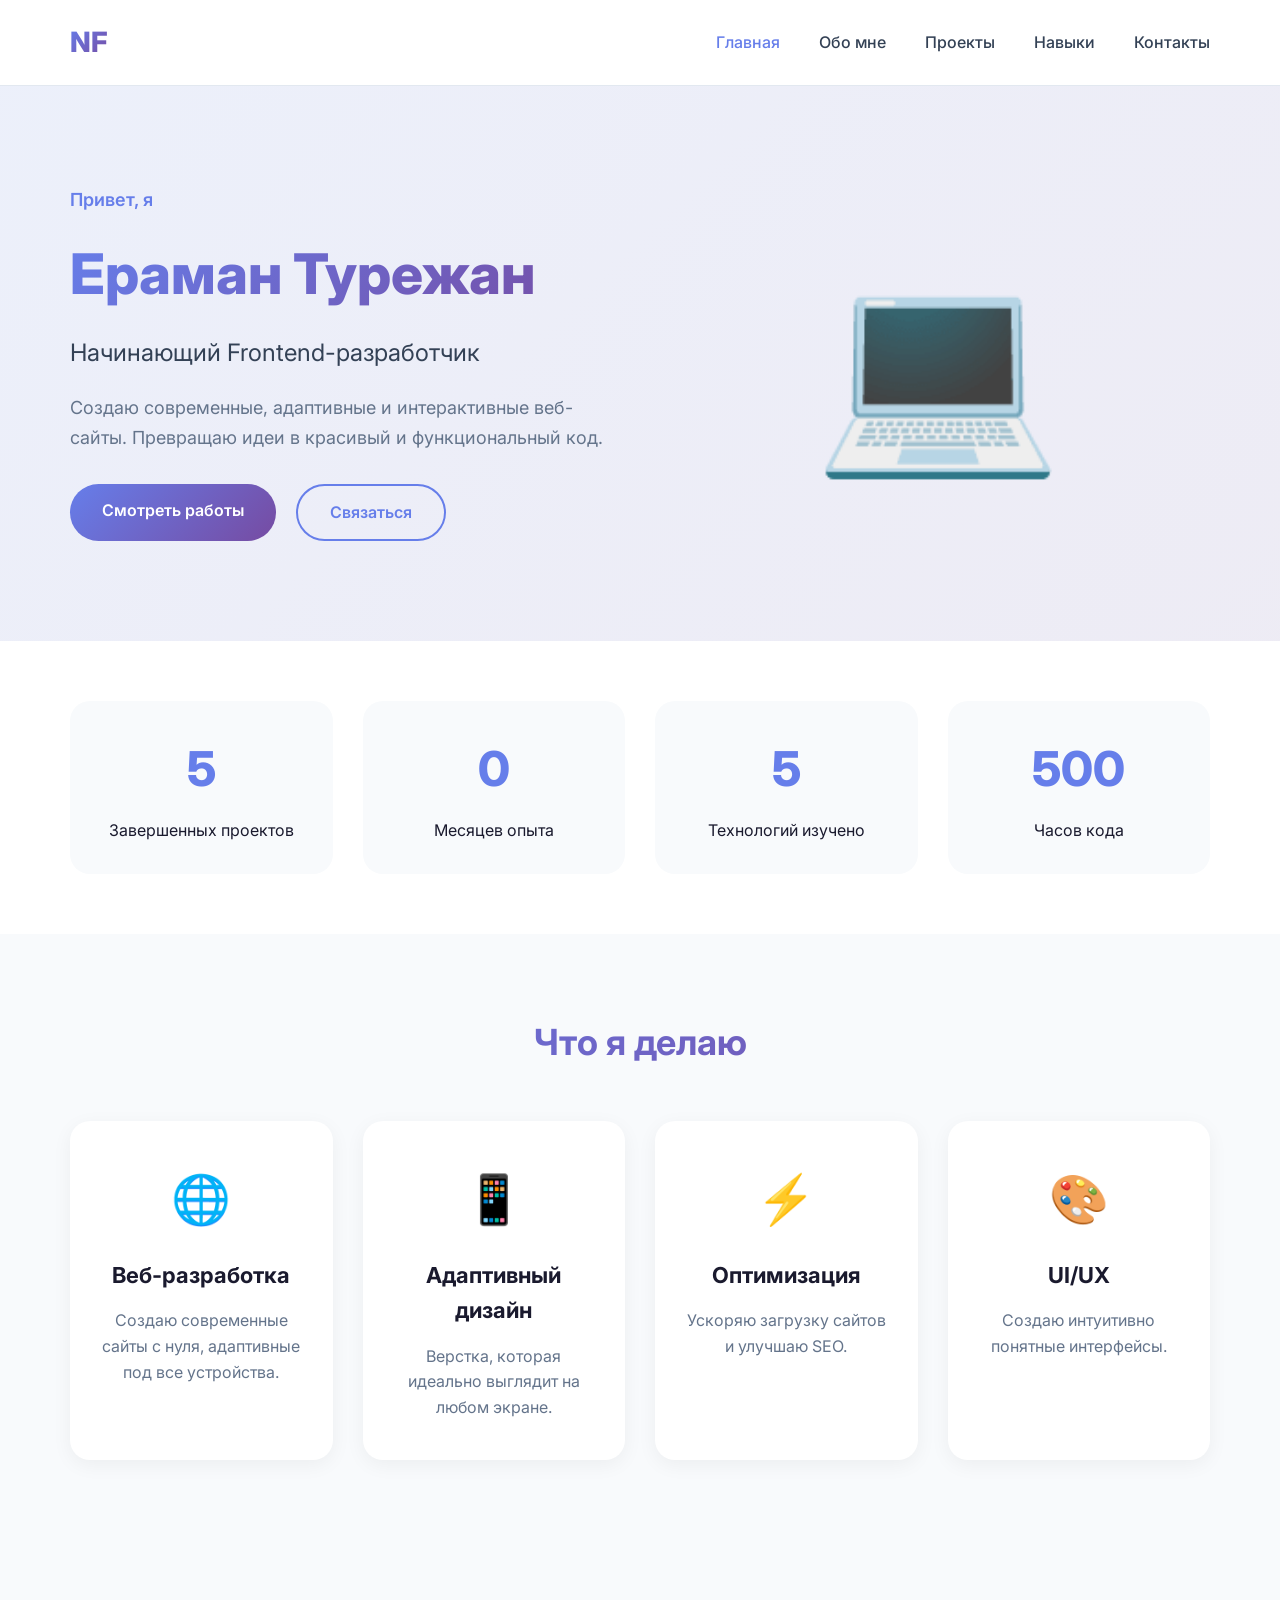
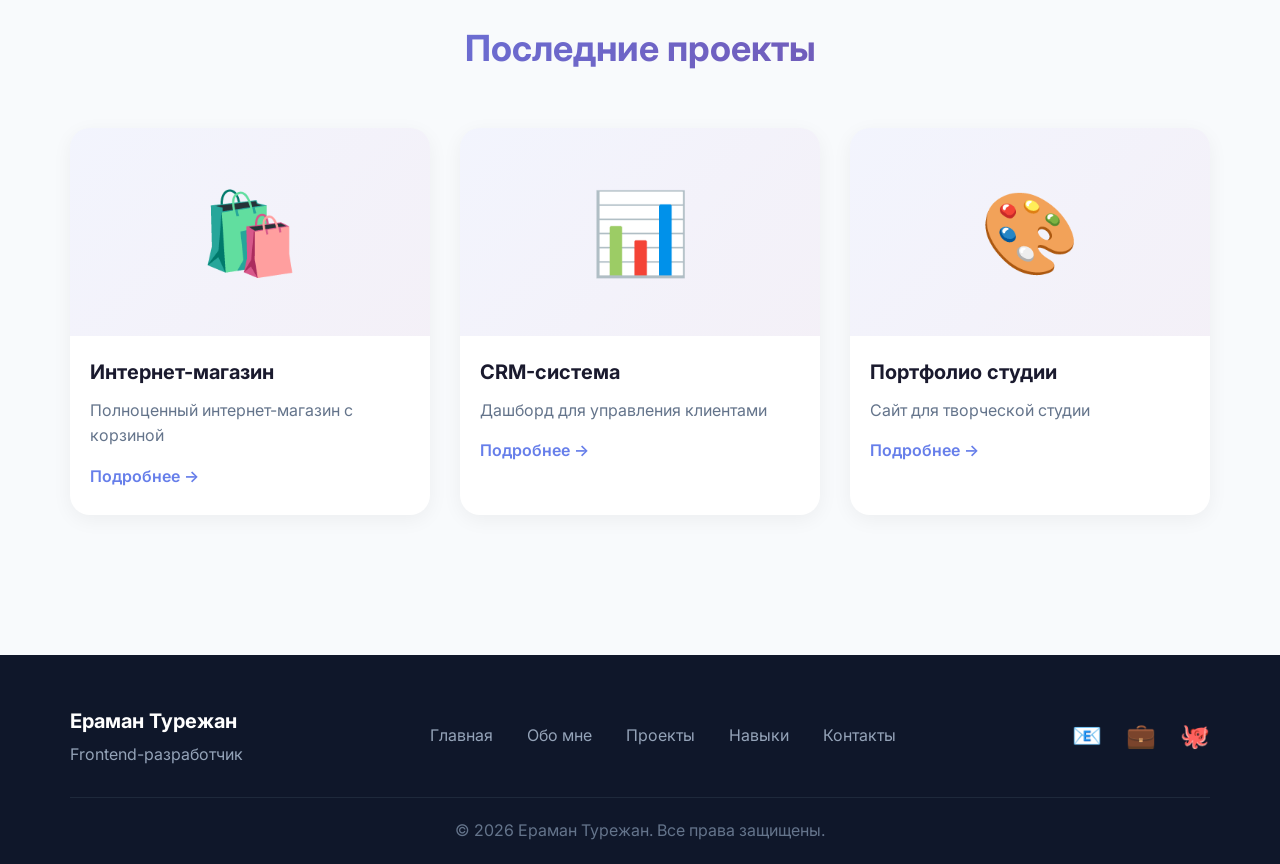
==== index.html @ 0fe9a9af "Add files via upload" ====
<!DOCTYPE html>
<html lang="ru">
<head>
    <meta charset="UTF-8">
    <meta name="viewport" content="width=device-width, initial-scale=1.0">
    <title>Ераман Турежан | Frontend-разработчик</title>
    <link rel="stylesheet" href="style.css">
    <link href="https://fonts.googleapis.com/css2?family=Inter:wght@300;400;500;600;700;800&display=swap" rel="stylesheet">
</head>
<body>
    <header>
        <div class="container">
            <div class="header-content">
                <div class="logo">
                    <a href="index.html">NF</a>
                </div>
                <nav>
                    <a href="index.html" class="active">Главная</a>
                    <a href="about.html">Обо мне</a>
                    <a href="projects.html">Проекты</a>
                    <a href="skills.html">Навыки</a>
                    <a href="contacts.html">Контакты</a>
                </nav>
                <div class="mobile-menu" id="mobileBtn">☰</div>
            </div>
        </div>
    </header>

    <main>
        <section class="hero">
            <div class="container">
                <div class="hero-content">
                    <div class="hero-text">
                        <span class="hero-greeting">Привет, я</span>
                        <h1>Ераман Турежан</h1>
                        <p class="hero-title">Начинающий Frontend-разработчик</p>
                        <p class="hero-description">
                            Создаю современные, адаптивные и интерактивные веб-сайты. 
                            Превращаю идеи в красивый и функциональный код.
                        </p>
                        <div class="hero-buttons">
                            <a href="projects.html" class="btn-primary">Смотреть работы</a>
                            <a href="contacts.html" class="btn-secondary">Связаться</a>
                        </div>
                    </div>
                    <div class="hero-image">
                        <div class="code-icon">💻</div>
                    </div>
                </div>
            </div>
        </section>

        <section class="stats-section">
            <div class="container">
                <div class="stats-grid">
                    <div class="stat-card">
                        <div class="stat-number" data-count="5">0</div>
                        <p>Завершенных проектов</p>
                    </div>
                    <div class="stat-card">
                        <div class="stat-number" data-count="0">0</div>
                        <p>Месяцев опыта</p>
                    </div>
                    <div class="stat-card">
                        <div class="stat-number" data-count="5">0</div>
                        <p>Технологий изучено</p>
                    </div>
                    <div class="stat-card">
                        <div class="stat-number" data-count="500+">0</div>
                        <p>Часов кода</p>
                    </div>
                </div>
            </div>
        </section>

        <section class="services-section">
            <div class="container">
                <h2 class="section-title">Что я делаю</h2>
                <div class="services-grid">
                    <div class="service-card">
                        <div class="service-icon">🌐</div>
                        <h3>Веб-разработка</h3>
                        <p>Создаю современные сайты с нуля, адаптивные под все устройства.</p>
                    </div>
                    <div class="service-card">
                        <div class="service-icon">📱</div>
                        <h3>Адаптивный дизайн</h3>
                        <p>Верстка, которая идеально выглядит на любом экране.</p>
                    </div>
                    <div class="service-card">
                        <div class="service-icon">⚡</div>
                        <h3>Оптимизация</h3>
                        <p>Ускоряю загрузку сайтов и улучшаю SEO.</p>
                    </div>
                    <div class="service-card">
                        <div class="service-icon">🎨</div>
                        <h3>UI/UX</h3>
                        <p>Создаю интуитивно понятные интерфейсы.</p>
                    </div>
                </div>
            </div>
        </section>

        <section class="recent-projects">
            <div class="container">
                <h2 class="section-title">Последние проекты</h2>
                <div class="projects-preview">
                    <div class="preview-card">
                        <div class="preview-image">🛍️</div>
                        <h3>Интернет-магазин</h3>
                        <p>Полноценный интернет-магазин с корзиной</p>
                        <a href="projects.html" class="preview-link">Подробнее →</a>
                    </div>
                    <div class="preview-card">
                        <div class="preview-image">📊</div>
                        <h3>CRM-система</h3>
                        <p>Дашборд для управления клиентами</p>
                        <a href="projects.html" class="preview-link">Подробнее →</a>
                    </div>
                    <div class="preview-card">
                        <div class="preview-image">🎨</div>
                        <h3>Портфолио студии</h3>
                        <p>Сайт для творческой студии</p>
                        <a href="projects.html" class="preview-link">Подробнее →</a>
                    </div>
                </div>
            </div>
        </section>
    </main>

    <footer>
        <div class="container">
            <div class="footer-content">
                <div class="footer-info">
                    <h3>Ераман Турежан</h3>
                    <p>Frontend-разработчик</p>
                </div>
                <div class="footer-links">
                    <a href="index.html">Главная</a>
                    <a href="about.html">Обо мне</a>
                    <a href="projects.html">Проекты</a>
                    <a href="skills.html">Навыки</a>
                    <a href="contacts.html">Контакты</a>
                </div>
                <div class="footer-social">
                    <a href="#">📧</a>
                    <a href="#">💼</a>
                    <a href="#">🐙</a>
                </div>
            </div>
            <div class="copyright">
                © 2026 Ераман Турежан. Все права защищены.
            </div>
        </div>
    </footer>

    <script src="script.js"></script>
</body>
</html>
---- style.css ----
* {
    margin: 0;
    padding: 0;
    box-sizing: border-box;
}

body {
    font-family: 'Inter', sans-serif;
    color: #1a1a2e;
    line-height: 1.6;
    background: #f8fafc;
}

.container {
    max-width: 1200px;
    margin: 0 auto;
    padding: 0 30px;
}

/* Header */
header {
    background: white;
    padding: 20px 0;
    border-bottom: 1px solid #e2e8f0;
    position: sticky;
    top: 0;
    z-index: 100;
    backdrop-filter: blur(10px);
    background: rgba(255,255,255,0.95);
}

.header-content {
    display: flex;
    justify-content: space-between;
    align-items: center;
}

.logo a {
    font-size: 28px;
    font-weight: 800;
    background: linear-gradient(135deg, #667eea 0%, #764ba2 100%);
    -webkit-background-clip: text;
    background-clip: text;
    color: transparent;
    text-decoration: none;
}

nav a {
    text-decoration: none;
    color: #334155;
    margin-left: 35px;
    font-weight: 500;
    transition: 0.3s;
}

nav a:hover, nav a.active {
    color: #667eea;
}

.mobile-menu {
    display: none;
    font-size: 28px;
    cursor: pointer;
}

/* Hero Section */
.hero {
    padding: 100px 0;
    background: linear-gradient(135deg, #667eea15 0%, #764ba215 100%);
}

.hero-content {
    display: grid;
    grid-template-columns: 1fr 1fr;
    gap: 50px;
    align-items: center;
}

.hero-greeting {
    display: inline-block;
    font-size: 18px;
    color: #667eea;
    font-weight: 600;
    margin-bottom: 15px;
}

h1 {
    font-size: 56px;
    font-weight: 800;
    background: linear-gradient(135deg, #667eea 0%, #764ba2 100%);
    -webkit-background-clip: text;
    background-clip: text;
    color: transparent;
    margin-bottom: 15px;
}

.hero-title {
    font-size: 24px;
    color: #334155;
    margin-bottom: 20px;
}

.hero-description {
    font-size: 18px;
    color: #64748b;
    margin-bottom: 30px;
    line-height: 1.7;
}

.hero-buttons {
    display: flex;
    gap: 20px;
}

.btn-primary {
    display: inline-block;
    padding: 14px 32px;
    background: linear-gradient(135deg, #667eea 0%, #764ba2 100%);
    color: white;
    text-decoration: none;
    border-radius: 40px;
    font-weight: 600;
    transition: 0.3s;
    border: none;
    cursor: pointer;
}

.btn-primary:hover {
    transform: translateY(-3px);
    box-shadow: 0 10px 20px rgba(102,126,234,0.3);
}

.btn-secondary {
    display: inline-block;
    padding: 14px 32px;
    background: transparent;
    color: #667eea;
    text-decoration: none;
    border-radius: 40px;
    font-weight: 600;
    border: 2px solid #667eea;
    transition: 0.3s;
}

.btn-secondary:hover {
    background: #667eea;
    color: white;
    transform: translateY(-3px);
}

.hero-image {
    text-align: center;
}

.code-icon {
    font-size: 200px;
    animation: float 3s ease-in-out infinite;
}

@keyframes float {
    0%, 100% { transform: translateY(0); }
    50% { transform: translateY(-20px); }
}

/* Stats Section */
.stats-section {
    padding: 60px 0;
    background: white;
}

.stats-grid {
    display: grid;
    grid-template-columns: repeat(4, 1fr);
    gap: 30px;
    text-align: center;
}

.stat-card {
    padding: 30px;
    background: #f8fafc;
    border-radius: 20px;
    transition: 0.3s;
}

.stat-card:hover {
    transform: translateY(-5px);
    background: linear-gradient(135deg, #667eea 0%, #764ba2 100%);
    color: white;
}

.stat-number {
    font-size: 48px;
    font-weight: 800;
    color: #667eea;
    margin-bottom: 10px;
}

.stat-card:hover .stat-number {
    color: white;
}

/* Services Section */
.services-section, .recent-projects {
    padding: 80px 0;
}

.section-title {
    font-size: 36px;
    font-weight: 700;
    text-align: center;
    margin-bottom: 50px;
    background: linear-gradient(135deg, #667eea 0%, #764ba2 100%);
    -webkit-background-clip: text;
    background-clip: text;
    color: transparent;
}

.services-grid {
    display: grid;
    grid-template-columns: repeat(4, 1fr);
    gap: 30px;
}

.service-card {
    background: white;
    padding: 40px 30px;
    border-radius: 20px;
    text-align: center;
    transition: 0.3s;
    box-shadow: 0 5px 20px rgba(0,0,0,0.05);
}

.service-card:hover {
    transform: translateY(-10px);
    box-shadow: 0 20px 40px rgba(102,126,234,0.15);
}

.service-icon {
    font-size: 48px;
    margin-bottom: 20px;
}

.service-card h3 {
    font-size: 22px;
    margin-bottom: 15px;
    color: #1a1a2e;
}

.service-card p {
    color: #64748b;
}

/* Projects Preview */
.projects-preview {
    display: grid;
    grid-template-columns: repeat(3, 1fr);
    gap: 30px;
}

.preview-card {
    background: white;
    border-radius: 20px;
    overflow: hidden;
    transition: 0.3s;
    box-shadow: 0 5px 20px rgba(0,0,0,0.05);
}

.preview-card:hover {
    transform: translateY(-10px);
    box-shadow: 0 20px 40px rgba(102,126,234,0.15);
}

.preview-image {
    font-size: 80px;
    text-align: center;
    padding: 40px;
    background: linear-gradient(135deg, #667eea15 0%, #764ba215 100%);
}

.preview-card h3 {
    padding: 20px 20px 10px;
    font-size: 20px;
}

.preview-card p {
    padding: 0 20px;
    color: #64748b;
}

.preview-link {
    display: inline-block;
    margin: 15px 20px 25px;
    color: #667eea;
    text-decoration: none;
    font-weight: 600;
}

/* Page Header */
.page-header {
    padding: 80px 0 40px;
    background: linear-gradient(135deg, #667eea 0%, #764ba2 100%);
    color: white;
    text-align: center;
}

.page-header h1 {
    color: white;
    background: none;
    -webkit-background-clip: unset;
    background-clip: unset;
    margin-bottom: 10px;
}

.page-header p {
    font-size: 18px;
    opacity: 0.9;
}

/* About Page */
.about-content {
    padding: 60px 0;
}

.about-grid {
    display: grid;
    grid-template-columns: 2fr 1fr;
    gap: 50px;
}

.about-text h2, .about-text h3 {
    margin: 30px 0 15px;
    color: #1a1a2e;
}

.about-text h2:first-child {
    margin-top: 0;
}

.highlight {
    background: linear-gradient(135deg, #667eea 0%, #764ba2 100%);
    color: white;
    padding: 2px 8px;
    border-radius: 10px;
}

.about-text ul {
    list-style: none;
    padding-left: 0;
}

.about-text ul li {
    padding: 8px 0;
    color: #475569;
}

.info-card {
    background: white;
    padding: 30px;
    border-radius: 20px;
    box-shadow: 0 5px 20px rgba(0,0,0,0.05);
    position: sticky;
    top: 100px;
}

.info-item {
    padding: 12px 0;
    border-bottom: 1px solid #e2e8f0;
}

.info-label {
    font-weight: 600;
    color: #1a1a2e;
    display: inline-block;
    width: 100px;
}

.info-value {
    color: #64748b;
}

/* Timeline */
.timeline {
    max-width: 700px;
    margin: 0 auto;
}

.timeline-item {
    display: flex;
    gap: 30px;
    margin-bottom: 30px;
    background: white;
    padding: 20px;
    border-radius: 15px;
    transition: 0.3s;
}

.timeline-item:hover {
    transform: translateX(10px);
    box-shadow: 0 5px 20px rgba(0,0,0,0.1);
}

.timeline-year {
    min-width: 80px;
    font-weight: 700;
    color: #667eea;
    font-size: 20px;
}

/* Projects Page */
.projects-section {
    padding: 60px 0;
}

.projects-grid {
    display: grid;
    grid-template-columns: repeat(2, 1fr);
    gap: 30px;
}

.project-card {
    background: white;
    border-radius: 20px;
    overflow: hidden;
    display: flex;
    transition: 0.3s;
}

.project-card:hover {
    transform: translateY(-5px);
    box-shadow: 0 20px 40px rgba(0,0,0,0.1);
}

.project-image {
    font-size: 80px;
    padding: 40px;
    background: linear-gradient(135deg, #667eea15 0%, #764ba215 100%);
    min-width: 150px;
    display: flex;
    align-items: center;
    justify-content: center;
}

.project-info {
    padding: 25px;
}

.project-info h3 {
    font-size: 22px;
    margin-bottom: 10px;
}

.project-tech {
    display: flex;
    gap: 10px;
    flex-wrap: wrap;
    margin: 15px 0;
}

.project-tech span {
    background: #e2e8f0;
    padding: 5px 12px;
    border-radius: 20px;
    font-size: 12px;
    font-weight: 500;
}

.project-links {
    display: flex;
    gap: 20px;
}

.project-link {
    color: #667eea;
    text-decoration: none;
    font-weight: 600;
}

/* Skills Page */
.skills-section {
    padding: 60px 0;
}

.skills-category {
    margin-bottom: 60px;
}

.skills-category h2 {
    margin-bottom: 30px;
    font-size: 28px;
}

.skills-grid {
    display: flex;
    flex-direction: column;
    gap: 25px;
}

.skill-item {
    width: 100%;
}

.skill-info {
    display: flex;
    justify-content: space-between;
    margin-bottom: 8px;
    font-weight: 500;
}

.skill-bar {
    background: #e2e8f0;
    height: 10px;
    border-radius: 10px;
    overflow: hidden;
}

.skill-progress {
    background: linear-gradient(135deg, #667eea 0%, #764ba2 100%);
    height: 100%;
    border-radius: 10px;
    width: 0;
    transition: 1s ease;
}

.tools-grid {
    display: grid;
    grid-template-columns: repeat(4, 1fr);
    gap: 20px;
}

.tool-card {
    background: white;
    padding: 30px;
    text-align: center;
    border-radius: 15px;
    transition: 0.3s;
}

.tool-card:hover {
    transform: translateY(-5px);
    background: linear-gradient(135deg, #667eea 0%, #764ba2 100%);
    color: white;
}

.tool-icon {
    font-size: 48px;
    margin-bottom: 15px;
}

.soft-skills {
    display: flex;
    flex-wrap: wrap;
    gap: 15px;
}

.soft-skill {
    background: white;
    padding: 12px 24px;
    border-radius: 40px;
    font-weight: 500;
    transition: 0.3s;
    cursor: pointer;
}

.soft-skill:hover {
    background: linear-gradient(135deg, #667eea 0%, #764ba2 100%);
    color: white;
    transform: translateY(-2px);
}

/* Learning Section */
.learning-section {
    padding: 60px 0;
    background: #f8fafc;
}

.learning-grid {
    display: grid;
    grid-template-columns: repeat(3, 1fr);
    gap: 30px;
}

.learning-card {
    background: white;
    padding: 40px;
    text-align: center;
    border-radius: 20px;
    transition: 0.3s;
}

.learning-card:hover {
    transform: translateY(-10px);
    box-shadow: 0 20px 40px rgba(102,126,234,0.15);
}

.learning-icon {
    font-size: 48px;
    margin-bottom: 20px;
}

/* Contacts Page */
.contacts-section {
    padding: 60px 0;
}

.contacts-grid {
    display: grid;
    grid-template-columns: 1fr 1fr;
    gap: 50px;
}

.contact-methods {
    margin-top: 40px;
}

.contact-method {
    display: flex;
    gap: 20px;
    align-items: center;
    margin-bottom: 30px;
    padding: 20px;
    background: white;
    border-radius: 15px;
    transition: 0.3s;
}

.contact-method:hover {
    transform: translateX(10px);
    box-shadow: 0 5px 20px rgba(0,0,0,0.1);
}

.contact-icon {
    font-size: 32px;
}

.contact-method h3 {
    margin-bottom: 5px;
    font-size: 18px;
}

.contact-method a {
    color: #667eea;
    text-decoration: none;
}

.contact-form {
    background: white;
    padding: 40px;
    border-radius: 20px;
    box-shadow: 0 5px 20px rgba(0,0,0,0.05);
}

.contact-form h3 {
    font-size: 24px;
    margin-bottom: 25px;
}

.contact-form input, .contact-form textarea {
    width: 100%;
    padding: 14px;
    margin-bottom: 20px;
    border: 1px solid #e2e8f0;
    border-radius: 12px;
    font-family: inherit;
    font-size: 16px;
    transition: 0.3s;
}

.contact-form input:focus, .contact-form textarea:focus {
    outline: none;
    border-color: #667eea;
    box-shadow: 0 0 0 3px rgba(102,126,234,0.1);
}

/* Footer */
footer {
    background: #0f172a;
    color: white;
    padding: 50px 0 20px;
    margin-top: 60px;
}

.footer-content {
    display: flex;
    justify-content: space-between;
    align-items: center;
    margin-bottom: 30px;
}

.footer-info h3 {
    font-size: 20px;
    margin-bottom: 5px;
}

.footer-info p {
    color: #94a3b8;
}

.footer-links a {
    color: #94a3b8;
    text-decoration: none;
    margin-left: 30px;
    transition: 0.3s;
}

.footer-links a:hover {
    color: white;
}

.footer-social a {
    font-size: 24px;
    text-decoration: none;
    margin-left: 20px;
}

.copyright {
    text-align: center;
    padding-top: 20px;
    border-top: 1px solid #1e293b;
    color: #64748b;
}

/* Responsive */
@media (max-width: 992px) {
    h1 { font-size: 44px; }
    .services-grid, .stats-grid, .projects-preview, .projects-grid {
        grid-template-columns: repeat(2, 1fr);
    }
    .tools-grid, .learning-grid {
        grid-template-columns: repeat(2, 1fr);
    }
}

@media (max-width: 768px) {
    nav {
        display: none;
    }
    .mobile-menu {
        display: block;
    }
    .hero-content, .about-grid, .contacts-grid {
        grid-template-columns: 1fr;
    }
    .services-grid, .stats-grid, .projects-preview, .projects-grid {
        grid-template-columns: 1fr;
    }
    .tools-grid, .learning-grid {
        grid-template-columns: 1fr;
    }
    .footer-content {
        flex-direction: column;
        text-align: center;
        gap: 20px;
    }
    .footer-links a {
        margin: 0 15px;
    }
    .project-card {
        flex-direction: column;
    }
    .section-title {
        font-size: 28px;
    }
}
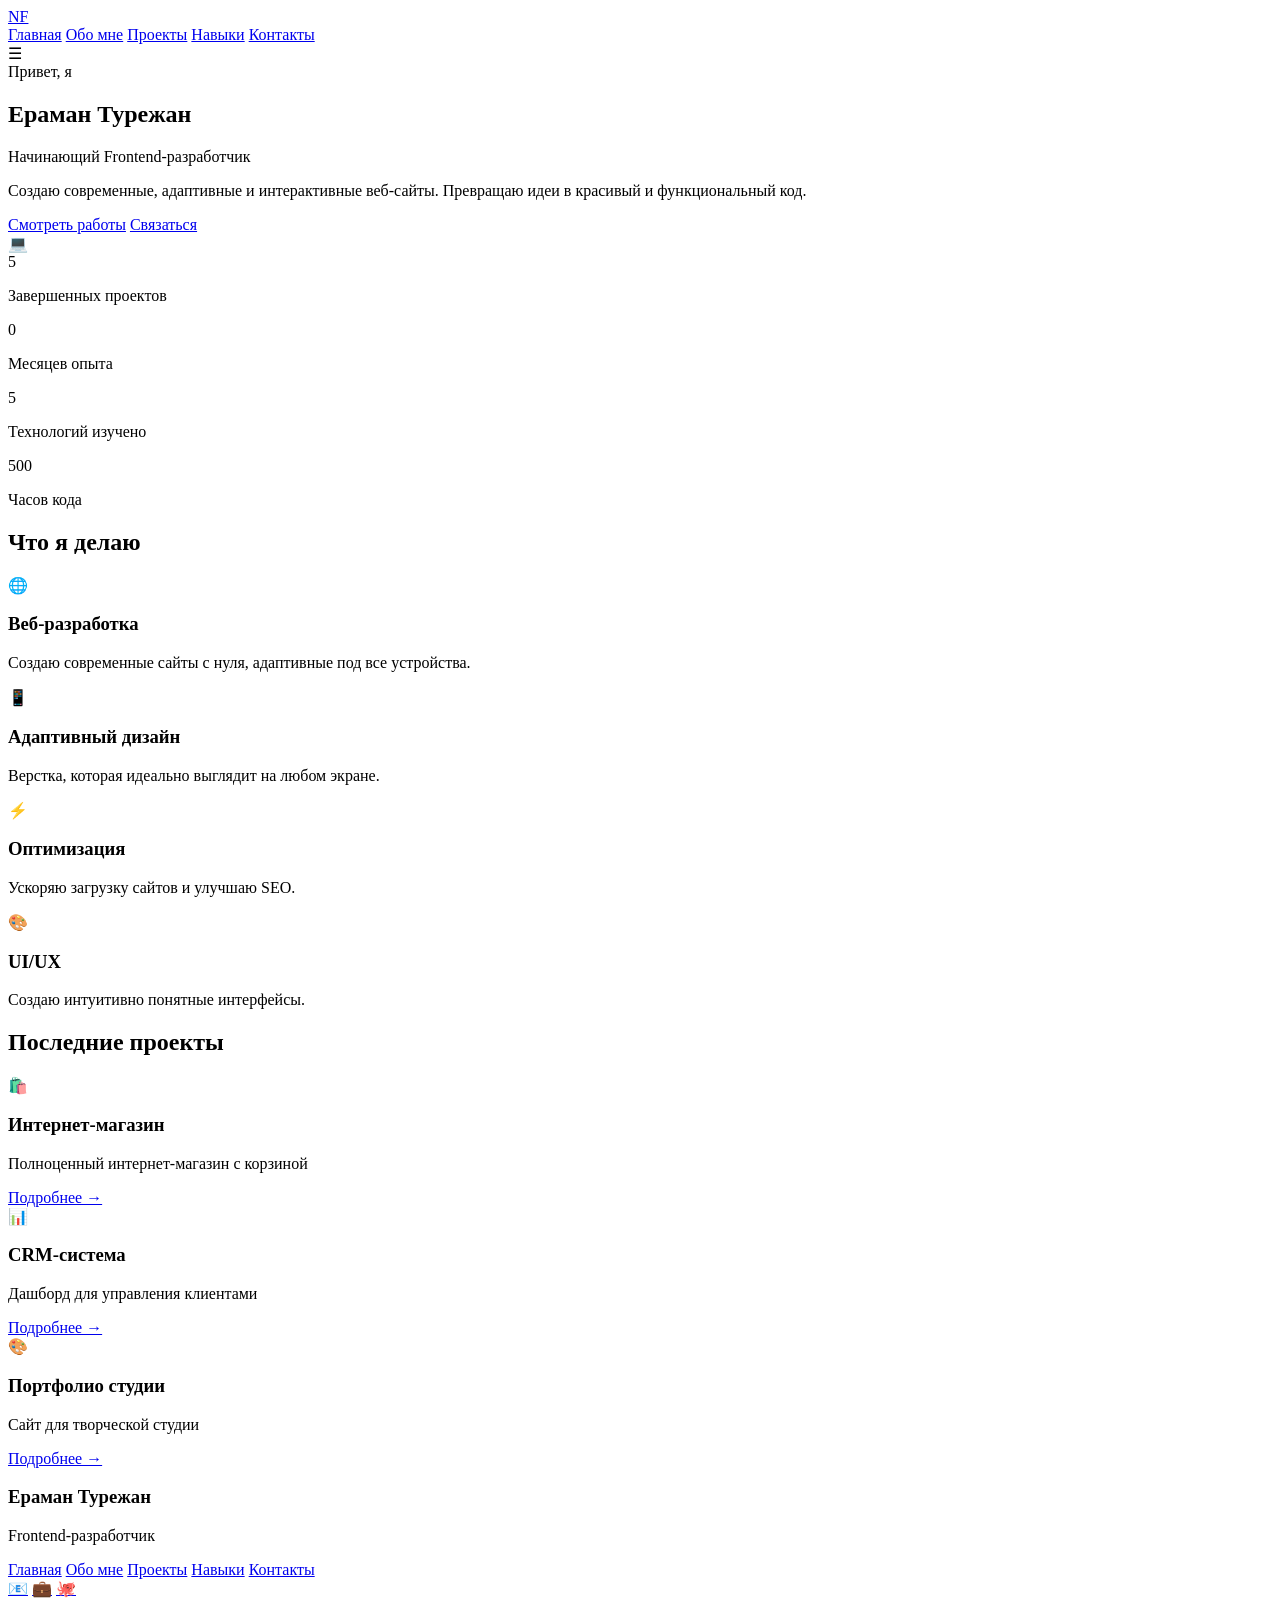
==== commit 2b04bc33: "Upd site, added SEO" ====
--- a/index.html
+++ b/index.html
@@ -1,11 +1,14 @@
 <!DOCTYPE html>
 <html lang="ru">
 <head>
-    <meta charset="UTF-8">
-    <meta name="viewport" content="width=device-width, initial-scale=1.0">
-    <title>Ераман Турежан | Frontend-разработчик</title>
-    <link rel="stylesheet" href="style.css">
-    <link href="https://fonts.googleapis.com/css2?family=Inter:wght@300;400;500;600;700;800&display=swap" rel="stylesheet">
+  <meta charset="UTF-8">
+  <meta name="viewport" content="width=device-width, initial-scale=1.0">
+
+  <title>Фронтенд разработчик | Главная</title>
+  <meta name="description" content="Я фронтенд разработчик. Создаю современные и адаптивные сайты на HTML, CSS и JavaScript. Портфолио и примеры работ.">
+  <meta name="keywords" content="фронтенд разработчик, создание сайтов, HTML, CSS, JavaScript, портфолио">
+  <meta name="author" content="Твоё Имя">
+  <meta name="robots" content="index, follow">
 </head>
 <body>
     <header>
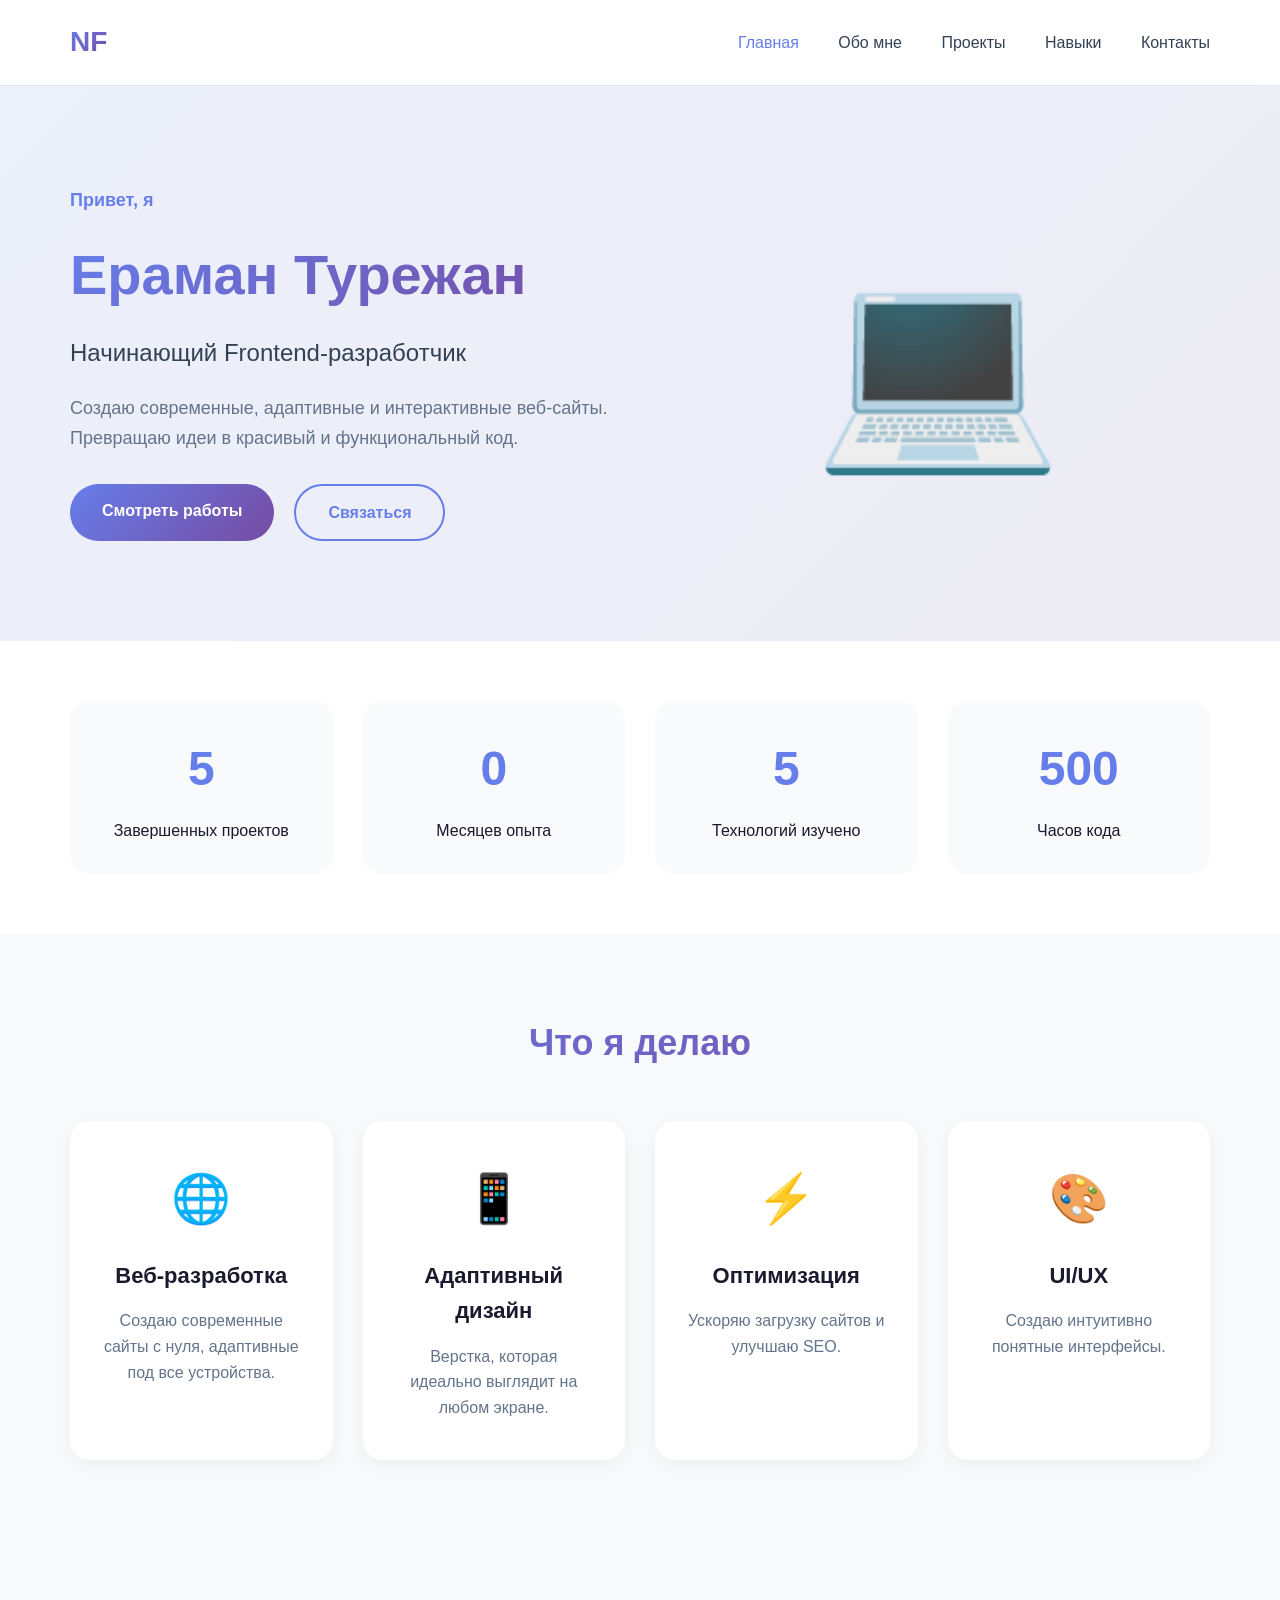
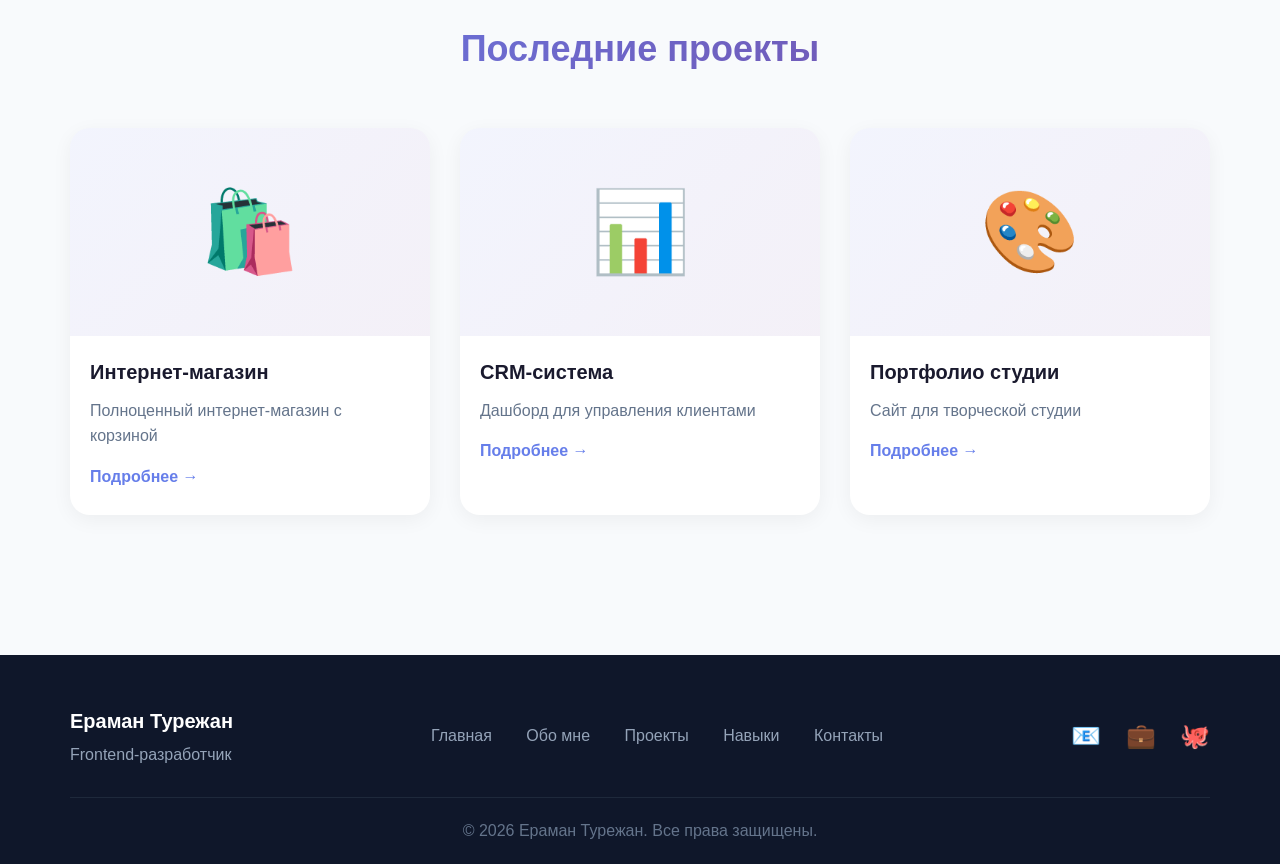
==== commit 05bebdd3: "upd style link" ====
--- a/index.html
+++ b/index.html
@@ -10,6 +10,7 @@
   <meta name="author" content="Твоё Имя">
   <meta name="robots" content="index, follow">
 </head>
+<link rel="stylesheet" href="./style.css">
 <body>
     <header>
         <div class="container">
--- a/style.css
+++ b/style.css
@@ -0,0 +1,763 @@
+* {
+    margin: 0;
+    padding: 0;
+    box-sizing: border-box;
+}
+
+body {
+    font-family: 'Inter', sans-serif;
+    color: #1a1a2e;
+    line-height: 1.6;
+    background: #f8fafc;
+}
+
+.container {
+    max-width: 1200px;
+    margin: 0 auto;
+    padding: 0 30px;
+}
+
+/* Header */
+header {
+    background: white;
+    padding: 20px 0;
+    border-bottom: 1px solid #e2e8f0;
+    position: sticky;
+    top: 0;
+    z-index: 100;
+    backdrop-filter: blur(10px);
+    background: rgba(255,255,255,0.95);
+}
+
+.header-content {
+    display: flex;
+    justify-content: space-between;
+    align-items: center;
+}
+
+.logo a {
+    font-size: 28px;
+    font-weight: 800;
+    background: linear-gradient(135deg, #667eea 0%, #764ba2 100%);
+    -webkit-background-clip: text;
+    background-clip: text;
+    color: transparent;
+    text-decoration: none;
+}
+
+nav a {
+    text-decoration: none;
+    color: #334155;
+    margin-left: 35px;
+    font-weight: 500;
+    transition: 0.3s;
+}
+
+nav a:hover, nav a.active {
+    color: #667eea;
+}
+
+.mobile-menu {
+    display: none;
+    font-size: 28px;
+    cursor: pointer;
+}
+
+/* Hero Section */
+.hero {
+    padding: 100px 0;
+    background: linear-gradient(135deg, #667eea15 0%, #764ba215 100%);
+}
+
+.hero-content {
+    display: grid;
+    grid-template-columns: 1fr 1fr;
+    gap: 50px;
+    align-items: center;
+}
+
+.hero-greeting {
+    display: inline-block;
+    font-size: 18px;
+    color: #667eea;
+    font-weight: 600;
+    margin-bottom: 15px;
+}
+
+h1 {
+    font-size: 56px;
+    font-weight: 800;
+    background: linear-gradient(135deg, #667eea 0%, #764ba2 100%);
+    -webkit-background-clip: text;
+    background-clip: text;
+    color: transparent;
+    margin-bottom: 15px;
+}
+
+.hero-title {
+    font-size: 24px;
+    color: #334155;
+    margin-bottom: 20px;
+}
+
+.hero-description {
+    font-size: 18px;
+    color: #64748b;
+    margin-bottom: 30px;
+    line-height: 1.7;
+}
+
+.hero-buttons {
+    display: flex;
+    gap: 20px;
+}
+
+.btn-primary {
+    display: inline-block;
+    padding: 14px 32px;
+    background: linear-gradient(135deg, #667eea 0%, #764ba2 100%);
+    color: white;
+    text-decoration: none;
+    border-radius: 40px;
+    font-weight: 600;
+    transition: 0.3s;
+    border: none;
+    cursor: pointer;
+}
+
+.btn-primary:hover {
+    transform: translateY(-3px);
+    box-shadow: 0 10px 20px rgba(102,126,234,0.3);
+}
+
+.btn-secondary {
+    display: inline-block;
+    padding: 14px 32px;
+    background: transparent;
+    color: #667eea;
+    text-decoration: none;
+    border-radius: 40px;
+    font-weight: 600;
+    border: 2px solid #667eea;
+    transition: 0.3s;
+}
+
+.btn-secondary:hover {
+    background: #667eea;
+    color: white;
+    transform: translateY(-3px);
+}
+
+.hero-image {
+    text-align: center;
+}
+
+.code-icon {
+    font-size: 200px;
+    animation: float 3s ease-in-out infinite;
+}
+
+@keyframes float {
+    0%, 100% { transform: translateY(0); }
+    50% { transform: translateY(-20px); }
+}
+
+/* Stats Section */
+.stats-section {
+    padding: 60px 0;
+    background: white;
+}
+
+.stats-grid {
+    display: grid;
+    grid-template-columns: repeat(4, 1fr);
+    gap: 30px;
+    text-align: center;
+}
+
+.stat-card {
+    padding: 30px;
+    background: #f8fafc;
+    border-radius: 20px;
+    transition: 0.3s;
+}
+
+.stat-card:hover {
+    transform: translateY(-5px);
+    background: linear-gradient(135deg, #667eea 0%, #764ba2 100%);
+    color: white;
+}
+
+.stat-number {
+    font-size: 48px;
+    font-weight: 800;
+    color: #667eea;
+    margin-bottom: 10px;
+}
+
+.stat-card:hover .stat-number {
+    color: white;
+}
+
+/* Services Section */
+.services-section, .recent-projects {
+    padding: 80px 0;
+}
+
+.section-title {
+    font-size: 36px;
+    font-weight: 700;
+    text-align: center;
+    margin-bottom: 50px;
+    background: linear-gradient(135deg, #667eea 0%, #764ba2 100%);
+    -webkit-background-clip: text;
+    background-clip: text;
+    color: transparent;
+}
+
+.services-grid {
+    display: grid;
+    grid-template-columns: repeat(4, 1fr);
+    gap: 30px;
+}
+
+.service-card {
+    background: white;
+    padding: 40px 30px;
+    border-radius: 20px;
+    text-align: center;
+    transition: 0.3s;
+    box-shadow: 0 5px 20px rgba(0,0,0,0.05);
+}
+
+.service-card:hover {
+    transform: translateY(-10px);
+    box-shadow: 0 20px 40px rgba(102,126,234,0.15);
+}
+
+.service-icon {
+    font-size: 48px;
+    margin-bottom: 20px;
+}
+
+.service-card h3 {
+    font-size: 22px;
+    margin-bottom: 15px;
+    color: #1a1a2e;
+}
+
+.service-card p {
+    color: #64748b;
+}
+
+/* Projects Preview */
+.projects-preview {
+    display: grid;
+    grid-template-columns: repeat(3, 1fr);
+    gap: 30px;
+}
+
+.preview-card {
+    background: white;
+    border-radius: 20px;
+    overflow: hidden;
+    transition: 0.3s;
+    box-shadow: 0 5px 20px rgba(0,0,0,0.05);
+}
+
+.preview-card:hover {
+    transform: translateY(-10px);
+    box-shadow: 0 20px 40px rgba(102,126,234,0.15);
+}
+
+.preview-image {
+    font-size: 80px;
+    text-align: center;
+    padding: 40px;
+    background: linear-gradient(135deg, #667eea15 0%, #764ba215 100%);
+}
+
+.preview-card h3 {
+    padding: 20px 20px 10px;
+    font-size: 20px;
+}
+
+.preview-card p {
+    padding: 0 20px;
+    color: #64748b;
+}
+
+.preview-link {
+    display: inline-block;
+    margin: 15px 20px 25px;
+    color: #667eea;
+    text-decoration: none;
+    font-weight: 600;
+}
+
+/* Page Header */
+.page-header {
+    padding: 80px 0 40px;
+    background: linear-gradient(135deg, #667eea 0%, #764ba2 100%);
+    color: white;
+    text-align: center;
+}
+
+.page-header h1 {
+    color: white;
+    background: none;
+    -webkit-background-clip: unset;
+    background-clip: unset;
+    margin-bottom: 10px;
+}
+
+.page-header p {
+    font-size: 18px;
+    opacity: 0.9;
+}
+
+/* About Page */
+.about-content {
+    padding: 60px 0;
+}
+
+.about-grid {
+    display: grid;
+    grid-template-columns: 2fr 1fr;
+    gap: 50px;
+}
+
+.about-text h2, .about-text h3 {
+    margin: 30px 0 15px;
+    color: #1a1a2e;
+}
+
+.about-text h2:first-child {
+    margin-top: 0;
+}
+
+.highlight {
+    background: linear-gradient(135deg, #667eea 0%, #764ba2 100%);
+    color: white;
+    padding: 2px 8px;
+    border-radius: 10px;
+}
+
+.about-text ul {
+    list-style: none;
+    padding-left: 0;
+}
+
+.about-text ul li {
+    padding: 8px 0;
+    color: #475569;
+}
+
+.info-card {
+    background: white;
+    padding: 30px;
+    border-radius: 20px;
+    box-shadow: 0 5px 20px rgba(0,0,0,0.05);
+    position: sticky;
+    top: 100px;
+}
+
+.info-item {
+    padding: 12px 0;
+    border-bottom: 1px solid #e2e8f0;
+}
+
+.info-label {
+    font-weight: 600;
+    color: #1a1a2e;
+    display: inline-block;
+    width: 100px;
+}
+
+.info-value {
+    color: #64748b;
+}
+
+/* Timeline */
+.timeline {
+    max-width: 700px;
+    margin: 0 auto;
+}
+
+.timeline-item {
+    display: flex;
+    gap: 30px;
+    margin-bottom: 30px;
+    background: white;
+    padding: 20px;
+    border-radius: 15px;
+    transition: 0.3s;
+}
+
+.timeline-item:hover {
+    transform: translateX(10px);
+    box-shadow: 0 5px 20px rgba(0,0,0,0.1);
+}
+
+.timeline-year {
+    min-width: 80px;
+    font-weight: 700;
+    color: #667eea;
+    font-size: 20px;
+}
+
+/* Projects Page */
+.projects-section {
+    padding: 60px 0;
+}
+
+.projects-grid {
+    display: grid;
+    grid-template-columns: repeat(2, 1fr);
+    gap: 30px;
+}
+
+.project-card {
+    background: white;
+    border-radius: 20px;
+    overflow: hidden;
+    display: flex;
+    transition: 0.3s;
+}
+
+.project-card:hover {
+    transform: translateY(-5px);
+    box-shadow: 0 20px 40px rgba(0,0,0,0.1);
+}
+
+.project-image {
+    font-size: 80px;
+    padding: 40px;
+    background: linear-gradient(135deg, #667eea15 0%, #764ba215 100%);
+    min-width: 150px;
+    display: flex;
+    align-items: center;
+    justify-content: center;
+}
+
+.project-info {
+    padding: 25px;
+}
+
+.project-info h3 {
+    font-size: 22px;
+    margin-bottom: 10px;
+}
+
+.project-tech {
+    display: flex;
+    gap: 10px;
+    flex-wrap: wrap;
+    margin: 15px 0;
+}
+
+.project-tech span {
+    background: #e2e8f0;
+    padding: 5px 12px;
+    border-radius: 20px;
+    font-size: 12px;
+    font-weight: 500;
+}
+
+.project-links {
+    display: flex;
+    gap: 20px;
+}
+
+.project-link {
+    color: #667eea;
+    text-decoration: none;
+    font-weight: 600;
+}
+
+/* Skills Page */
+.skills-section {
+    padding: 60px 0;
+}
+
+.skills-category {
+    margin-bottom: 60px;
+}
+
+.skills-category h2 {
+    margin-bottom: 30px;
+    font-size: 28px;
+}
+
+.skills-grid {
+    display: flex;
+    flex-direction: column;
+    gap: 25px;
+}
+
+.skill-item {
+    width: 100%;
+}
+
+.skill-info {
+    display: flex;
+    justify-content: space-between;
+    margin-bottom: 8px;
+    font-weight: 500;
+}
+
+.skill-bar {
+    background: #e2e8f0;
+    height: 10px;
+    border-radius: 10px;
+    overflow: hidden;
+}
+
+.skill-progress {
+    background: linear-gradient(135deg, #667eea 0%, #764ba2 100%);
+    height: 100%;
+    border-radius: 10px;
+    width: 0;
+    transition: 1s ease;
+}
+
+.tools-grid {
+    display: grid;
+    grid-template-columns: repeat(4, 1fr);
+    gap: 20px;
+}
+
+.tool-card {
+    background: white;
+    padding: 30px;
+    text-align: center;
+    border-radius: 15px;
+    transition: 0.3s;
+}
+
+.tool-card:hover {
+    transform: translateY(-5px);
+    background: linear-gradient(135deg, #667eea 0%, #764ba2 100%);
+    color: white;
+}
+
+.tool-icon {
+    font-size: 48px;
+    margin-bottom: 15px;
+}
+
+.soft-skills {
+    display: flex;
+    flex-wrap: wrap;
+    gap: 15px;
+}
+
+.soft-skill {
+    background: white;
+    padding: 12px 24px;
+    border-radius: 40px;
+    font-weight: 500;
+    transition: 0.3s;
+    cursor: pointer;
+}
+
+.soft-skill:hover {
+    background: linear-gradient(135deg, #667eea 0%, #764ba2 100%);
+    color: white;
+    transform: translateY(-2px);
+}
+
+/* Learning Section */
+.learning-section {
+    padding: 60px 0;
+    background: #f8fafc;
+}
+
+.learning-grid {
+    display: grid;
+    grid-template-columns: repeat(3, 1fr);
+    gap: 30px;
+}
+
+.learning-card {
+    background: white;
+    padding: 40px;
+    text-align: center;
+    border-radius: 20px;
+    transition: 0.3s;
+}
+
+.learning-card:hover {
+    transform: translateY(-10px);
+    box-shadow: 0 20px 40px rgba(102,126,234,0.15);
+}
+
+.learning-icon {
+    font-size: 48px;
+    margin-bottom: 20px;
+}
+
+/* Contacts Page */
+.contacts-section {
+    padding: 60px 0;
+}
+
+.contacts-grid {
+    display: grid;
+    grid-template-columns: 1fr 1fr;
+    gap: 50px;
+}
+
+.contact-methods {
+    margin-top: 40px;
+}
+
+.contact-method {
+    display: flex;
+    gap: 20px;
+    align-items: center;
+    margin-bottom: 30px;
+    padding: 20px;
+    background: white;
+    border-radius: 15px;
+    transition: 0.3s;
+}
+
+.contact-method:hover {
+    transform: translateX(10px);
+    box-shadow: 0 5px 20px rgba(0,0,0,0.1);
+}
+
+.contact-icon {
+    font-size: 32px;
+}
+
+.contact-method h3 {
+    margin-bottom: 5px;
+    font-size: 18px;
+}
+
+.contact-method a {
+    color: #667eea;
+    text-decoration: none;
+}
+
+.contact-form {
+    background: white;
+    padding: 40px;
+    border-radius: 20px;
+    box-shadow: 0 5px 20px rgba(0,0,0,0.05);
+}
+
+.contact-form h3 {
+    font-size: 24px;
+    margin-bottom: 25px;
+}
+
+.contact-form input, .contact-form textarea {
+    width: 100%;
+    padding: 14px;
+    margin-bottom: 20px;
+    border: 1px solid #e2e8f0;
+    border-radius: 12px;
+    font-family: inherit;
+    font-size: 16px;
+    transition: 0.3s;
+}
+
+.contact-form input:focus, .contact-form textarea:focus {
+    outline: none;
+    border-color: #667eea;
+    box-shadow: 0 0 0 3px rgba(102,126,234,0.1);
+}
+
+/* Footer */
+footer {
+    background: #0f172a;
+    color: white;
+    padding: 50px 0 20px;
+    margin-top: 60px;
+}
+
+.footer-content {
+    display: flex;
+    justify-content: space-between;
+    align-items: center;
+    margin-bottom: 30px;
+}
+
+.footer-info h3 {
+    font-size: 20px;
+    margin-bottom: 5px;
+}
+
+.footer-info p {
+    color: #94a3b8;
+}
+
+.footer-links a {
+    color: #94a3b8;
+    text-decoration: none;
+    margin-left: 30px;
+    transition: 0.3s;
+}
+
+.footer-links a:hover {
+    color: white;
+}
+
+.footer-social a {
+    font-size: 24px;
+    text-decoration: none;
+    margin-left: 20px;
+}
+
+.copyright {
+    text-align: center;
+    padding-top: 20px;
+    border-top: 1px solid #1e293b;
+    color: #64748b;
+}
+
+/* Responsive */
+@media (max-width: 992px) {
+    h1 { font-size: 44px; }
+    .services-grid, .stats-grid, .projects-preview, .projects-grid {
+        grid-template-columns: repeat(2, 1fr);
+    }
+    .tools-grid, .learning-grid {
+        grid-template-columns: repeat(2, 1fr);
+    }
+}
+
+@media (max-width: 768px) {
+    nav {
+        display: none;
+    }
+    .mobile-menu {
+        display: block;
+    }
+    .hero-content, .about-grid, .contacts-grid {
+        grid-template-columns: 1fr;
+    }
+    .services-grid, .stats-grid, .projects-preview, .projects-grid {
+        grid-template-columns: 1fr;
+    }
+    .tools-grid, .learning-grid {
+        grid-template-columns: 1fr;
+    }
+    .footer-content {
+        flex-direction: column;
+        text-align: center;
+        gap: 20px;
+    }
+    .footer-links a {
+        margin: 0 15px;
+    }
+    .project-card {
+        flex-direction: column;
+    }
+    .section-title {
+        font-size: 28px;
+    }
+}
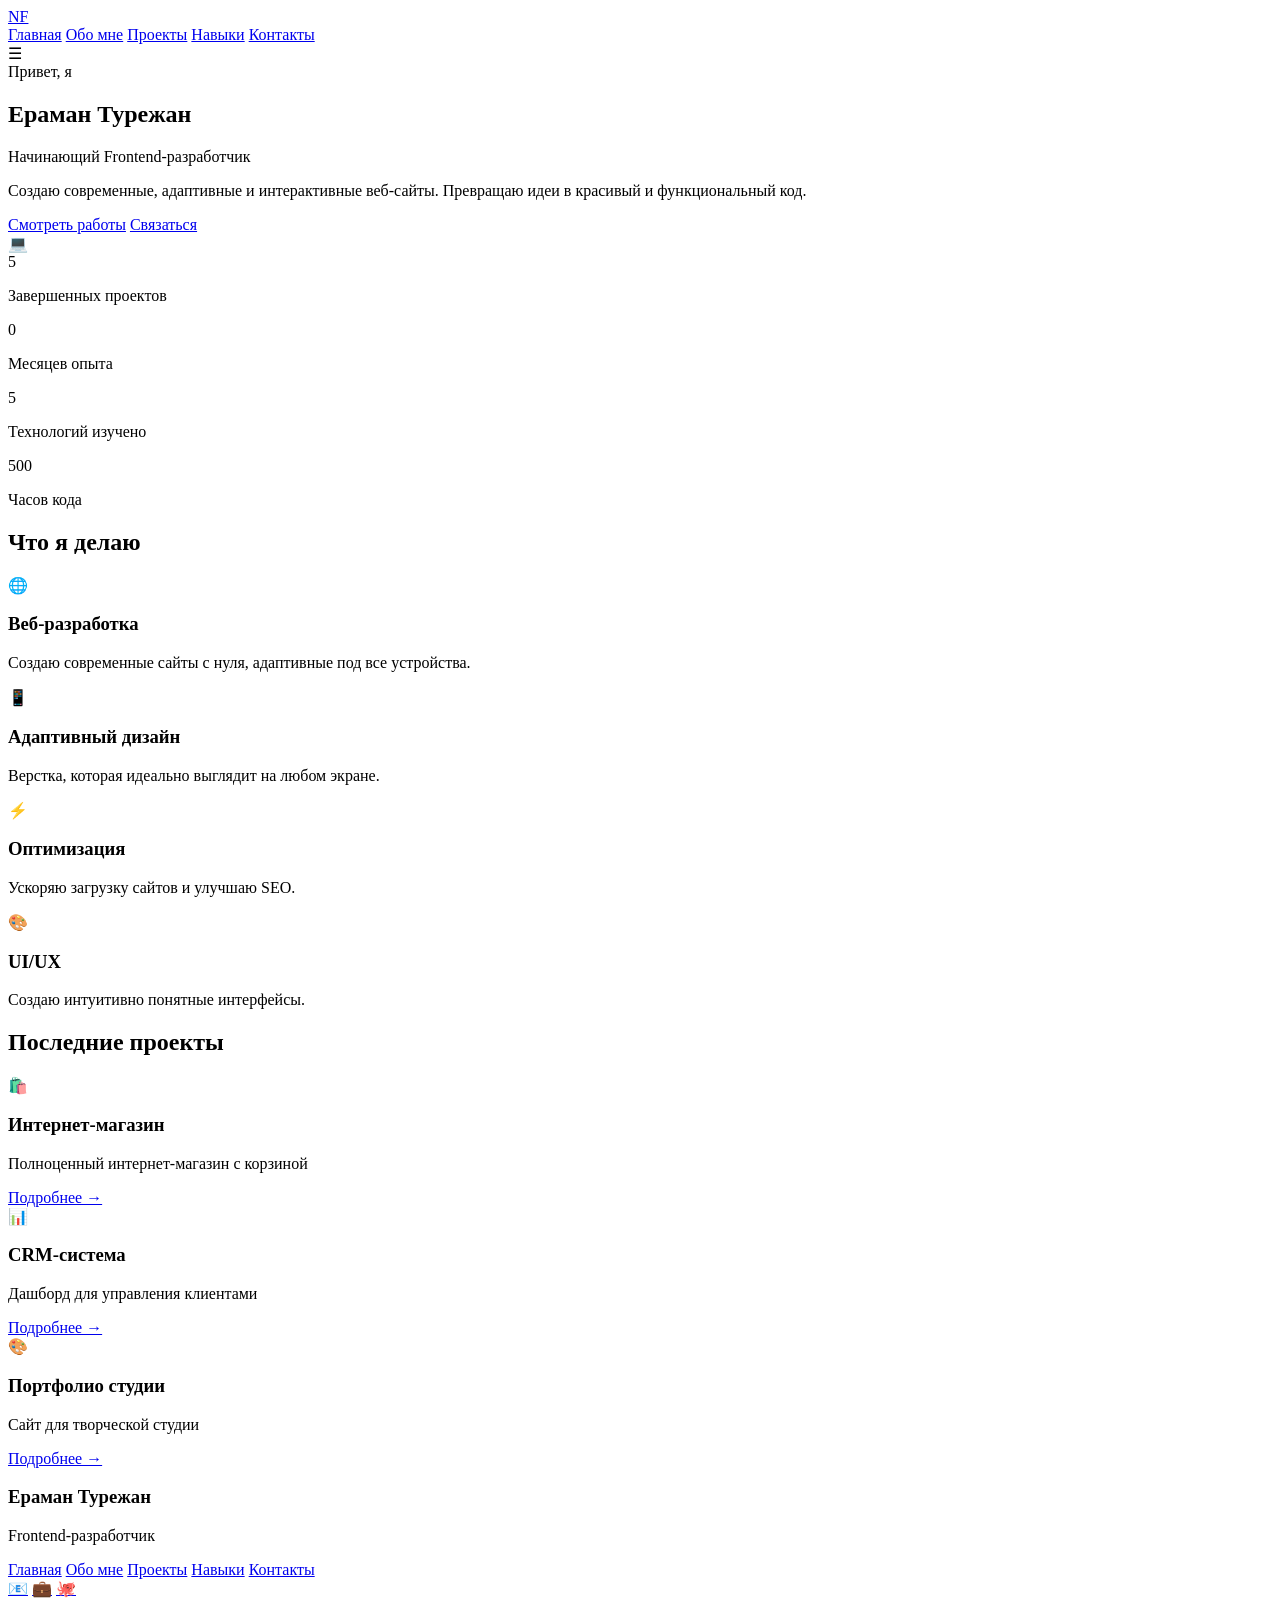
==== commit a0615638: "changed styles fully, made deeppurple theme and added my picture of me" ====
--- a/index.html
+++ b/index.html
@@ -10,7 +10,6 @@
   <meta name="author" content="Твоё Имя">
   <meta name="robots" content="index, follow">
 </head>
-<link rel="stylesheet" href="./style.css">
 <body>
     <header>
         <div class="container">
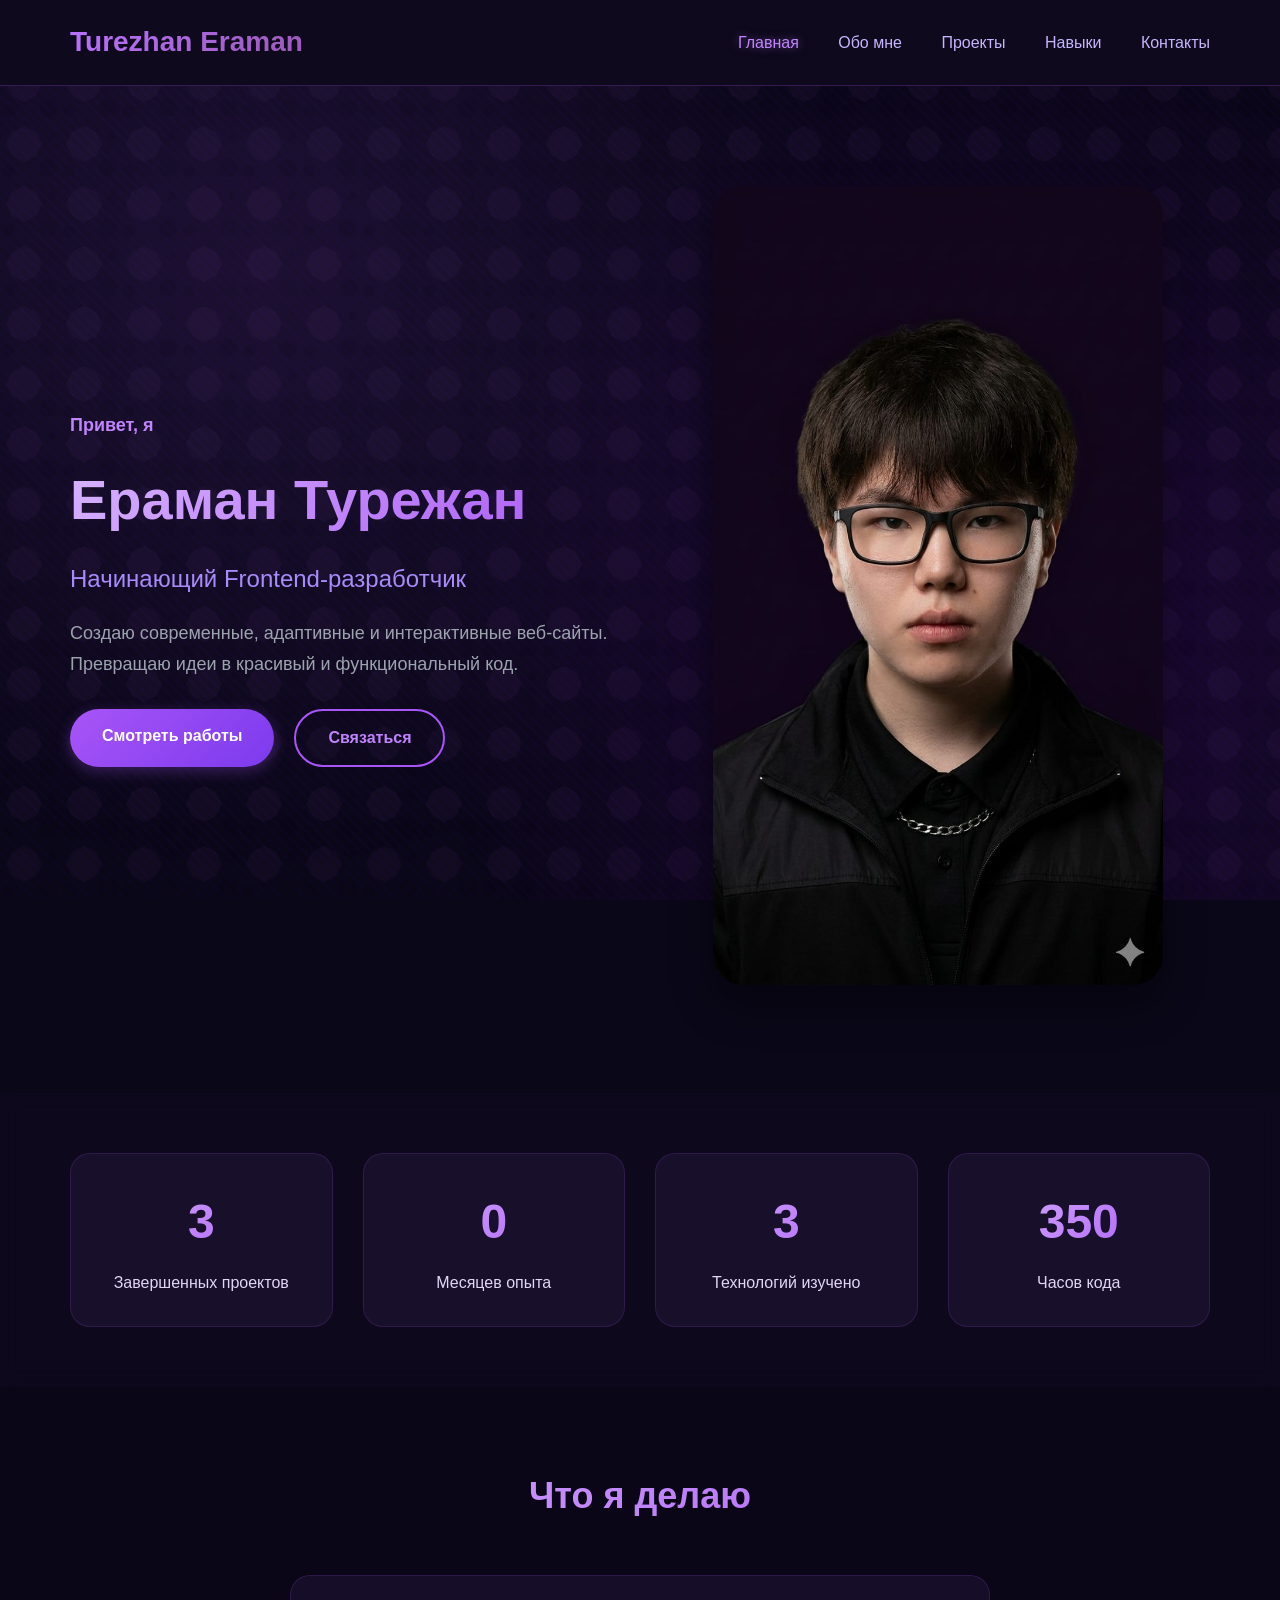
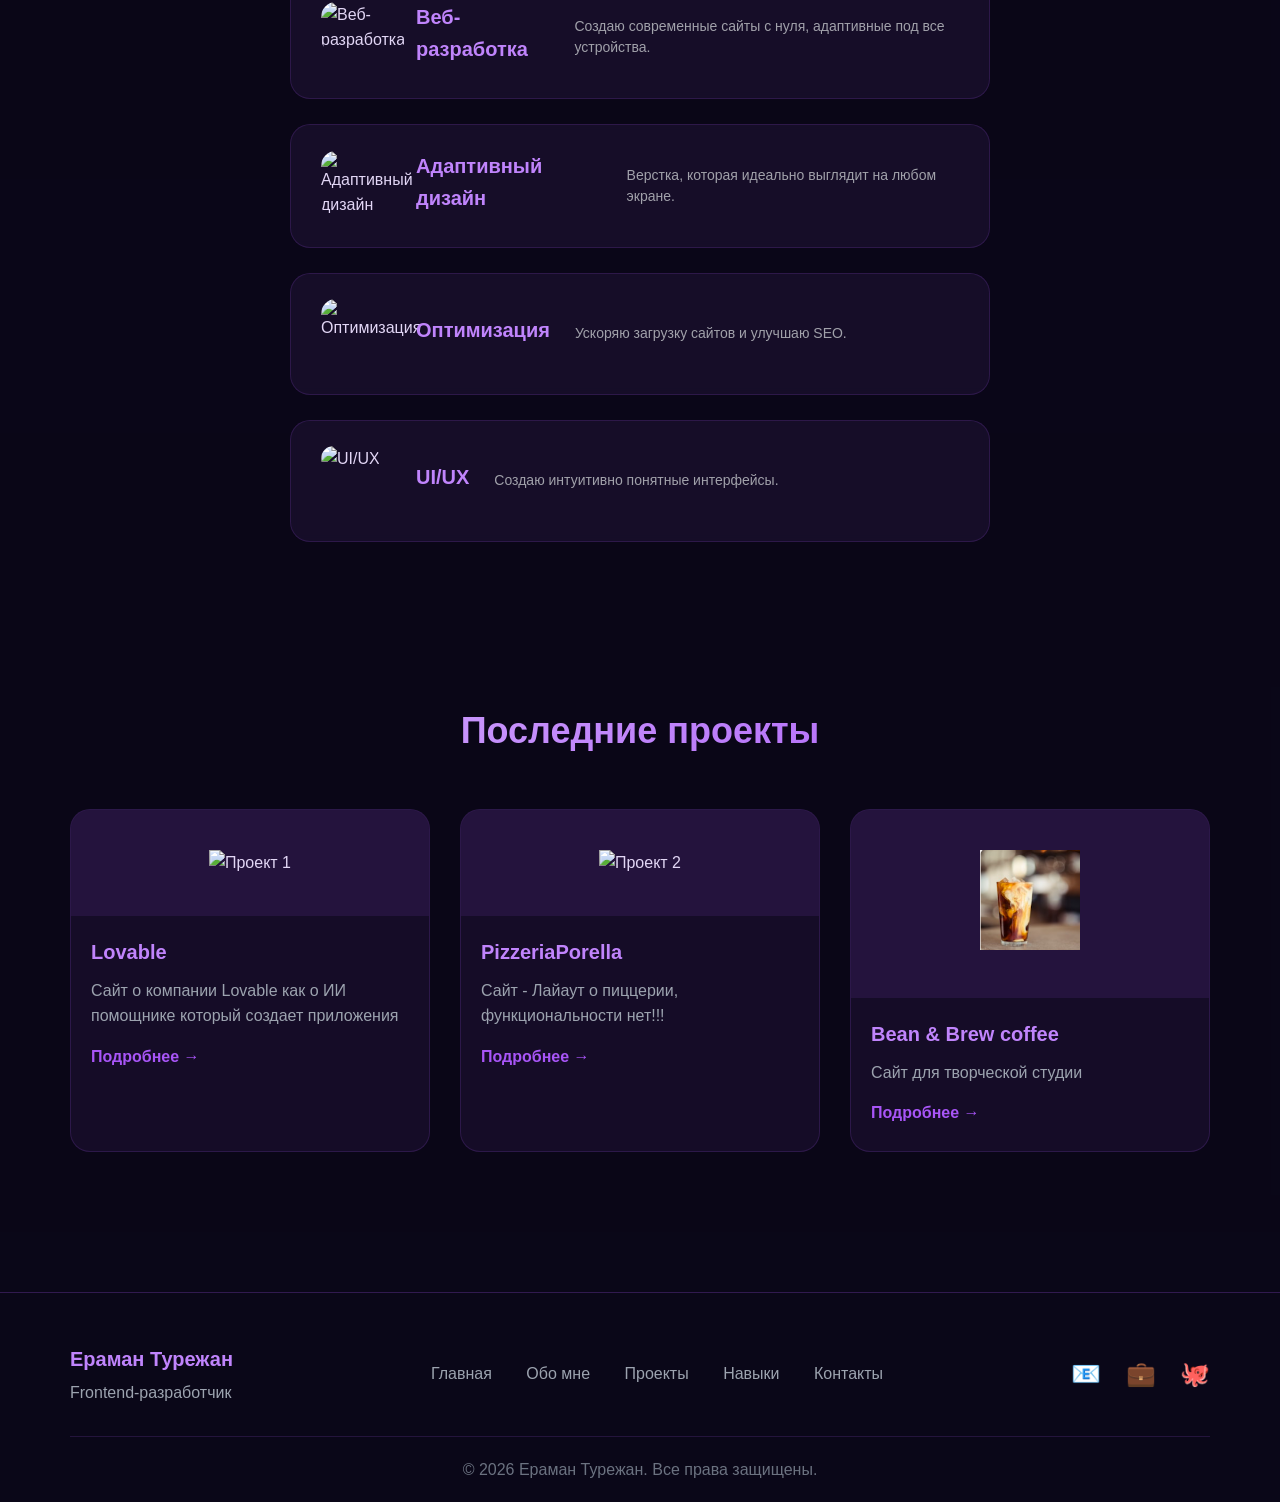
==== commit 49aa735d: "Changed it again after losing my progress" ====
--- a/index.html
+++ b/index.html
@@ -1,21 +1,21 @@
 <!DOCTYPE html>
 <html lang="ru">
 <head>
-  <meta charset="UTF-8">
-  <meta name="viewport" content="width=device-width, initial-scale=1.0">
-
-  <title>Фронтенд разработчик | Главная</title>
-  <meta name="description" content="Я фронтенд разработчик. Создаю современные и адаптивные сайты на HTML, CSS и JavaScript. Портфолио и примеры работ.">
-  <meta name="keywords" content="фронтенд разработчик, создание сайтов, HTML, CSS, JavaScript, портфолио">
-  <meta name="author" content="Твоё Имя">
-  <meta name="robots" content="index, follow">
+    <meta charset="UTF-8">
+    <meta name="viewport" content="width=device-width, initial-scale=1.0">
+    <title>Фронтенд разработчик | Главная</title>
+    <meta name="description" content="Я фронтенд разработчик. Создаю современные и адаптивные сайты на HTML, CSS и JavaScript. Портфолио и примеры работ.">
+    <meta name="keywords" content="фронтенд разработчик, создание сайтов, HTML, CSS, JavaScript, портфолио">
+    <meta name="author" content="Ераман Турежан">
+    <meta name="robots" content="index, follow">
+    <link rel="stylesheet" href="./style.css">
 </head>
 <body>
     <header>
         <div class="container">
             <div class="header-content">
                 <div class="logo">
-                    <a href="index.html">NF</a>
+                    <a href="index.html">Turezhan Eraman</a>
                 </div>
                 <nav>
                     <a href="index.html" class="active">Главная</a>
@@ -38,7 +38,7 @@
                         <h1>Ераман Турежан</h1>
                         <p class="hero-title">Начинающий Frontend-разработчик</p>
                         <p class="hero-description">
-                            Создаю современные, адаптивные и интерактивные веб-сайты. 
+                            Создаю современные, адаптивные и интерактивные веб-сайты.
                             Превращаю идеи в красивый и функциональный код.
                         </p>
                         <div class="hero-buttons">
@@ -47,7 +47,7 @@
                         </div>
                     </div>
                     <div class="hero-image">
-                        <div class="code-icon">💻</div>
+                        <img src="./WhatsApp Image 2026-04-10 at 09.40.07.jpeg" alt="Hero image">
                     </div>
                 </div>
             </div>
@@ -69,7 +69,7 @@
                         <p>Технологий изучено</p>
                     </div>
                     <div class="stat-card">
-                        <div class="stat-number" data-count="500+">0</div>
+                        <div class="stat-number" data-count="500">0</div>
                         <p>Часов кода</p>
                     </div>
                 </div>
@@ -81,22 +81,30 @@
                 <h2 class="section-title">Что я делаю</h2>
                 <div class="services-grid">
                     <div class="service-card">
-                        <div class="service-icon">🌐</div>
+                        <div class="service-icon">
+                            <img src="https://avatars.mds.yandex.net/i?id=5fde4a8abb7b819e7bb15b1a2fd79cca1a77bfa4-5884402-images-thumbs&n=13" alt="Веб-разработка">
+                        </div>
                         <h3>Веб-разработка</h3>
                         <p>Создаю современные сайты с нуля, адаптивные под все устройства.</p>
                     </div>
                     <div class="service-card">
-                        <div class="service-icon">📱</div>
+                        <div class="service-icon">
+                            <img src="https://avatars.mds.yandex.net/i?id=ff06abb79e5ae81b01ebebbd9925a72beb47c0e3-4911453-images-thumbs&n=13" alt="Адаптивный дизайн">
+                        </div>
                         <h3>Адаптивный дизайн</h3>
                         <p>Верстка, которая идеально выглядит на любом экране.</p>
                     </div>
                     <div class="service-card">
-                        <div class="service-icon">⚡</div>
+                        <div class="service-icon">
+                            <img src="https://avatars.mds.yandex.net/i?id=9a66a481d18ca54d6f9e859497c46a47c7452568-4033626-images-thumbs&n=13" alt="Оптимизация">
+                        </div>
                         <h3>Оптимизация</h3>
                         <p>Ускоряю загрузку сайтов и улучшаю SEO.</p>
                     </div>
                     <div class="service-card">
-                        <div class="service-icon">🎨</div>
+                        <div class="service-icon">
+                            <img src="https://avatars.mds.yandex.net/i?id=1c73160f7a09adf3ddc14f033a9f3d9f5bdf637d-5242761-images-thumbs&n=13" alt="UI/UX">
+                        </div>
                         <h3>UI/UX</h3>
                         <p>Создаю интуитивно понятные интерфейсы.</p>
                     </div>
@@ -109,20 +117,26 @@
                 <h2 class="section-title">Последние проекты</h2>
                 <div class="projects-preview">
                     <div class="preview-card">
-                        <div class="preview-image">🛍️</div>
-                        <h3>Интернет-магазин</h3>
-                        <p>Полноценный интернет-магазин с корзиной</p>
+                        <div class="preview-image">
+                            <img src="https://avatars.mds.yandex.net/i?id=4dacd8826b1294b60981a1fe3ac42951cb40e51c-7993564-images-thumbs&n=13" alt="Проект 1">
+                        </div>
+                        <h3>Lovable</h3>
+                        <p>Сайт о компании Lovable как о ИИ помощнике который создает приложения</p>
                         <a href="projects.html" class="preview-link">Подробнее →</a>
                     </div>
                     <div class="preview-card">
-                        <div class="preview-image">📊</div>
-                        <h3>CRM-система</h3>
-                        <p>Дашборд для управления клиентами</p>
+                        <div class="preview-image">
+                            <img src="https://avatars.mds.yandex.net/i?id=832c8820427d283c610f314222e52568_sr-4377598-images-thumbs&n=13" alt="Проект 2">
+                        </div>
+                        <h3>PizzeriaPorella</h3>
+                        <p>Сайт - Лайаут о пиццерии, функциональности нет!!!</p>
                         <a href="projects.html" class="preview-link">Подробнее →</a>
                     </div>
                     <div class="preview-card">
-                        <div class="preview-image">🎨</div>
-                        <h3>Портфолио студии</h3>
+                        <div class="preview-image">
+                            <img src="./2026-04-03_20-02-20.png" alt="Проект 3">
+                        </div>
+                        <h3>Bean & Brew coffee</h3>
                         <p>Сайт для творческой студии</p>
                         <a href="projects.html" class="preview-link">Подробнее →</a>
                     </div>
--- a/style.css
+++ b/style.css
@@ -0,0 +1,923 @@
+* {
+    margin: 0;
+    padding: 0;
+    box-sizing: border-box;
+}
+
+body {
+    font-family: 'Inter', sans-serif;
+    color: #e2d6f5;
+    line-height: 1.6;
+    background: #0a0718;
+    position: relative;
+    overflow-x: hidden;
+}
+
+/* СЛОЖНЫЙ ФОН С ФИГУРАМИ */
+body::before {
+    content: '';
+    position: fixed;
+    top: 0;
+    left: 0;
+    width: 100%;
+    height: 100%;
+    background: 
+        radial-gradient(circle at 20% 30%, rgba(139, 69, 205, 0.15) 0%, transparent 50%),
+        radial-gradient(circle at 80% 70%, rgba(106, 13, 173, 0.2) 0%, transparent 50%),
+        repeating-linear-gradient(45deg, rgba(128, 0, 255, 0.03) 0px, rgba(128, 0, 255, 0.03) 2px, transparent 2px, transparent 8px);
+    pointer-events: none;
+    z-index: -2;
+}
+
+body::after {
+    content: '';
+    position: fixed;
+    top: 0;
+    left: 0;
+    width: 100%;
+    height: 100%;
+    background: 
+        url('data:image/svg+xml;utf8,<svg xmlns="http://www.w3.org/2000/svg" viewBox="0 0 100 100" opacity="0.05"><path fill="%239b59b6" d="M20,20 L40,10 L60,20 L70,40 L60,60 L40,70 L20,60 L10,40 Z"/><circle cx="80" cy="80" r="15"/><circle cx="15" cy="85" r="10"/><polygon points="85,15 95,30 80,35" /></svg>') repeat;
+    background-size: 60px 60px;
+    pointer-events: none;
+    z-index: -1;
+}
+
+.container {
+    max-width: 1200px;
+    margin: 0 auto;
+    padding: 0 30px;
+}
+
+/* Header */
+header {
+    background: rgba(15, 10, 30, 0.95);
+    backdrop-filter: blur(12px);
+    padding: 20px 0;
+    border-bottom: 1px solid rgba(139, 69, 205, 0.3);
+    position: sticky;
+    top: 0;
+    z-index: 100;
+}
+
+.header-content {
+    display: flex;
+    justify-content: space-between;
+    align-items: center;
+}
+
+.logo a {
+    font-size: 28px;
+    font-weight: 800;
+    background: linear-gradient(135deg, #b873ff 0%, #9b59b6 100%);
+    -webkit-background-clip: text;
+    background-clip: text;
+    color: transparent;
+    text-decoration: none;
+}
+
+nav a {
+    text-decoration: none;
+    color: #c4b5fd;
+    margin-left: 35px;
+    font-weight: 500;
+    transition: 0.3s;
+}
+
+nav a:hover, nav a.active {
+    color: #c084fc;
+    text-shadow: 0 0 8px rgba(192, 132, 252, 0.5);
+}
+
+.mobile-menu {
+    display: none;
+    font-size: 28px;
+    cursor: pointer;
+    color: #c4b5fd;
+}
+
+/* Hero Section */
+.hero {
+    padding: 100px 0;
+    position: relative;
+}
+
+.hero-content {
+    display: grid;
+    grid-template-columns: 1fr 1fr;
+    gap: 50px;
+    align-items: center;
+}
+
+.hero-greeting {
+    display: inline-block;
+    font-size: 18px;
+    color: #c084fc;
+    font-weight: 600;
+    margin-bottom: 15px;
+}
+
+h1 {
+    font-size: 56px;
+    font-weight: 800;
+    background: linear-gradient(135deg, #d8b4fe 0%, #a855f7 100%);
+    -webkit-background-clip: text;
+    background-clip: text;
+    color: transparent;
+    margin-bottom: 15px;
+}
+
+.hero-title {
+    font-size: 24px;
+    color: #a78bfa;
+    margin-bottom: 20px;
+}
+
+.hero-description {
+    font-size: 18px;
+    color: #9ca3af;
+    margin-bottom: 30px;
+    line-height: 1.7;
+}
+
+.hero-buttons {
+    display: flex;
+    gap: 20px;
+}
+
+.btn-primary {
+    display: inline-block;
+    padding: 14px 32px;
+    background: linear-gradient(135deg, #a855f7 0%, #7c3aed 100%);
+    color: white;
+    text-decoration: none;
+    border-radius: 40px;
+    font-weight: 600;
+    transition: 0.3s;
+    border: none;
+    cursor: pointer;
+    box-shadow: 0 4px 15px rgba(168, 85, 247, 0.3);
+}
+
+.btn-primary:hover {
+    transform: translateY(-3px);
+    box-shadow: 0 10px 25px rgba(168, 85, 247, 0.4);
+}
+
+.btn-secondary {
+    display: inline-block;
+    padding: 14px 32px;
+    background: transparent;
+    color: #c084fc;
+    text-decoration: none;
+    border-radius: 40px;
+    font-weight: 600;
+    border: 2px solid #a855f7;
+    transition: 0.3s;
+}
+
+.btn-secondary:hover {
+    background: #a855f7;
+    color: white;
+    transform: translateY(-3px);
+}
+
+.hero-image {
+    text-align: center;
+}
+
+.hero-image img {
+    max-width: 100%;
+    width: 450px;
+    border-radius: 30px;
+    box-shadow: 0 20px 40px rgba(0,0,0,0.4);
+}
+
+/* Stats Section */
+.stats-section {
+    padding: 60px 0;
+    background: rgba(15, 10, 30, 0.6);
+    backdrop-filter: blur(10px);
+}
+
+.stats-grid {
+    display: grid;
+    grid-template-columns: repeat(4, 1fr);
+    gap: 30px;
+    text-align: center;
+}
+
+.stat-card {
+    padding: 30px;
+    background: rgba(30, 20, 50, 0.7);
+    border-radius: 20px;
+    transition: 0.3s;
+    border: 1px solid rgba(139, 69, 205, 0.2);
+}
+
+.stat-card:hover {
+    transform: translateY(-5px);
+    background: linear-gradient(135deg, #2a1a4a 0%, #1e1035 100%);
+    border-color: #a855f7;
+}
+
+.stat-number {
+    font-size: 48px;
+    font-weight: 800;
+    background: linear-gradient(135deg, #d8b4fe 0%, #a855f7 100%);
+    -webkit-background-clip: text;
+    background-clip: text;
+    color: transparent;
+    margin-bottom: 10px;
+}
+
+/* Services Section */
+.services-section {
+    padding: 80px 0;
+    background: rgba(10, 7, 24, 0.8);
+}
+
+.section-title {
+    text-align: center;
+    font-size: 36px;
+    margin-bottom: 50px;
+    background: linear-gradient(135deg, #d8b4fe 0%, #a855f7 100%);
+    -webkit-background-clip: text;
+    background-clip: text;
+    color: transparent;
+}
+
+.services-grid {
+    display: flex;
+    flex-direction: column;
+    gap: 25px;
+    max-width: 700px;
+    margin: 0 auto;
+}
+
+.service-card {
+    display: flex;
+    align-items: center;
+    gap: 25px;
+    background: rgba(25, 15, 45, 0.8);
+    backdrop-filter: blur(5px);
+    padding: 25px 30px;
+    border-radius: 20px;
+    transition: all 0.3s ease;
+    cursor: pointer;
+    border: 1px solid rgba(139, 69, 205, 0.2);
+}
+
+.service-card:hover {
+    transform: translateX(10px);
+    border-left: 4px solid #a855f7;
+    background: rgba(35, 22, 60, 0.9);
+}
+
+.service-icon {
+    flex-shrink: 0;
+    width: 70px;
+    height: 70px;
+}
+
+.service-icon img {
+    width: 100%;
+    height: 100%;
+    object-fit: cover;
+    border-radius: 15px;
+}
+
+.service-card h3 {
+    font-size: 20px;
+    margin-bottom: 8px;
+    color: #c084fc;
+}
+
+.service-card p {
+    font-size: 14px;
+    color: #a1a1aa;
+    line-height: 1.5;
+    margin: 0;
+}
+
+/* Projects Preview */
+.recent-projects {
+    padding: 80px 0;
+    background: rgba(10, 7, 24, 0.6);
+}
+
+.projects-preview {
+    display: grid;
+    grid-template-columns: repeat(3, 1fr);
+    gap: 30px;
+}
+
+.preview-card {
+    background: rgba(25, 15, 45, 0.8);
+    border-radius: 20px;
+    overflow: hidden;
+    transition: 0.3s;
+    border: 1px solid rgba(139, 69, 205, 0.2);
+}
+
+.preview-card:hover {
+    transform: translateY(-10px);
+    border-color: #a855f7;
+    box-shadow: 0 20px 40px rgba(168, 85, 247, 0.2);
+}
+
+.preview-image {
+    text-align: center;
+    padding: 40px;
+    background: rgba(168, 85, 247, 0.1);
+}
+
+.preview-image img {
+    max-width: 100px;
+    height: auto;
+}
+
+.preview-card h3 {
+    padding: 20px 20px 10px;
+    font-size: 20px;
+    color: #c084fc;
+}
+
+.preview-card p {
+    padding: 0 20px;
+    color: #9ca3af;
+}
+
+.preview-link {
+    display: inline-block;
+    margin: 15px 20px 25px;
+    color: #a855f7;
+    text-decoration: none;
+    font-weight: 600;
+    transition: 0.3s;
+}
+
+.preview-link:hover {
+    color: #c084fc;
+}
+
+/* Page Header */
+.page-header {
+    padding: 80px 0 40px;
+    background: linear-gradient(135deg, #2a1a4a 0%, #1a0f2e 100%);
+    text-align: center;
+}
+
+.page-header h1 {
+    color: white;
+    background: none;
+    -webkit-background-clip: unset;
+    background-clip: unset;
+    margin-bottom: 10px;
+}
+
+.page-header p {
+    font-size: 18px;
+    opacity: 0.8;
+}
+
+/* About Page */
+.about-content {
+    padding: 60px 0;
+}
+
+.about-grid {
+    display: grid;
+    grid-template-columns: 2fr 1fr;
+    gap: 50px;
+}
+
+.about-text h2, .about-text h3 {
+    margin: 30px 0 15px;
+    color: #c084fc;
+}
+
+.about-text h2:first-child {
+    margin-top: 0;
+}
+
+.about-text p {
+    color: #9ca3af;
+    line-height: 1.7;
+}
+
+.highlight {
+    background: linear-gradient(135deg, #a855f7 0%, #7c3aed 100%);
+    color: white;
+    padding: 2px 8px;
+    border-radius: 10px;
+}
+
+.about-text ul {
+    list-style: none;
+    padding-left: 0;
+}
+
+.about-text ul li {
+    padding: 8px 0;
+    color: #a1a1aa;
+}
+
+.info-card {
+    background: rgba(25, 15, 45, 0.8);
+    padding: 30px;
+    border-radius: 20px;
+    border: 1px solid rgba(139, 69, 205, 0.2);
+    position: sticky;
+    top: 100px;
+}
+
+.info-card h3 {
+    color: #c084fc;
+    margin-bottom: 20px;
+}
+
+.info-item {
+    padding: 12px 0;
+    border-bottom: 1px solid rgba(139, 69, 205, 0.2);
+}
+
+.info-label {
+    font-weight: 600;
+    color: #c4b5fd;
+    display: inline-block;
+    width: 100px;
+}
+
+.info-value {
+    color: #9ca3af;
+}
+
+/* Timeline */
+.education-section {
+    padding: 60px 0;
+    background: rgba(10, 7, 24, 0.6);
+}
+
+.timeline {
+    max-width: 700px;
+    margin: 0 auto;
+}
+
+.timeline-item {
+    display: flex;
+    gap: 30px;
+    margin-bottom: 30px;
+    background: rgba(25, 15, 45, 0.8);
+    padding: 20px;
+    border-radius: 15px;
+    transition: 0.3s;
+    border: 1px solid rgba(139, 69, 205, 0.2);
+}
+
+.timeline-item:hover {
+    transform: translateX(10px);
+    border-color: #a855f7;
+}
+
+.timeline-year {
+    min-width: 80px;
+    font-weight: 700;
+    color: #c084fc;
+    font-size: 20px;
+}
+
+.timeline-content h3 {
+    color: #c4b5fd;
+    margin-bottom: 5px;
+}
+
+.timeline-content p {
+    color: #9ca3af;
+}
+
+/* Projects Page */
+.projects-section {
+    padding: 60px 0;
+}
+
+.projects-grid {
+    display: grid;
+    grid-template-columns: repeat(2, 1fr);
+    gap: 30px;
+}
+
+.project-card {
+    background: rgba(25, 15, 45, 0.8);
+    border-radius: 20px;
+    overflow: hidden;
+    display: flex;
+    transition: 0.3s;
+    border: 1px solid rgba(139, 69, 205, 0.2);
+}
+
+.project-card:hover {
+    transform: translateY(-5px);
+    border-color: #a855f7;
+    box-shadow: 0 20px 40px rgba(168, 85, 247, 0.15);
+}
+
+.project-image {
+    min-width: 150px;
+    display: flex;
+    align-items: center;
+    justify-content: center;
+    background: rgba(168, 85, 247, 0.1);
+}
+
+.project-image img {
+    width: 100px;
+    height: auto;
+    border-radius: 12px;
+}
+
+.project-info {
+    padding: 25px;
+}
+
+.project-info h3 {
+    font-size: 22px;
+    margin-bottom: 10px;
+    color: #c084fc;
+}
+
+.project-info p {
+    color: #9ca3af;
+}
+
+.project-tech {
+    display: flex;
+    gap: 10px;
+    flex-wrap: wrap;
+    margin: 15px 0;
+}
+
+.project-tech span {
+    background: rgba(168, 85, 247, 0.2);
+    padding: 5px 12px;
+    border-radius: 20px;
+    font-size: 12px;
+    font-weight: 500;
+    color: #c084fc;
+}
+
+.project-links {
+    display: flex;
+    gap: 20px;
+}
+
+.project-link {
+    color: #a855f7;
+    text-decoration: none;
+    font-weight: 600;
+    transition: 0.3s;
+}
+
+.project-link:hover {
+    color: #c084fc;
+}
+
+/* Skills Page */
+.skills-section {
+    padding: 60px 0;
+}
+
+.skills-category {
+    margin-bottom: 60px;
+}
+
+.skills-category h2 {
+    margin-bottom: 30px;
+    font-size: 28px;
+    color: #c084fc;
+}
+
+.skills-grid {
+    display: flex;
+    flex-direction: column;
+    gap: 25px;
+}
+
+.skill-item {
+    width: 100%;
+}
+
+.skill-info {
+    display: flex;
+    justify-content: space-between;
+    margin-bottom: 8px;
+    font-weight: 500;
+    color: #c4b5fd;
+}
+
+.skill-bar {
+    background: rgba(255,255,255,0.1);
+    height: 10px;
+    border-radius: 10px;
+    overflow: hidden;
+}
+
+.skill-progress {
+    background: linear-gradient(135deg, #a855f7 0%, #7c3aed 100%);
+    height: 100%;
+    border-radius: 10px;
+    width: 0;
+    transition: 1s ease;
+}
+
+.tools-grid {
+    display: grid;
+    grid-template-columns: repeat(4, 1fr);
+    gap: 20px;
+}
+
+.tool-card {
+    background: rgba(25, 15, 45, 0.8);
+    padding: 30px;
+    text-align: center;
+    border-radius: 15px;
+    transition: 0.3s;
+    border: 1px solid rgba(139, 69, 205, 0.2);
+}
+
+.tool-card:hover {
+    transform: translateY(-5px);
+    background: linear-gradient(135deg, #2a1a4a 0%, #1e1035 100%);
+    border-color: #a855f7;
+}
+
+.tool-card img {
+    width: 48px;
+    height: 48px;
+    margin-bottom: 15px;
+}
+
+.tool-card h3 {
+    color: #c4b5fd;
+    font-size: 18px;
+}
+
+.soft-skills {
+    display: flex;
+    flex-wrap: wrap;
+    gap: 15px;
+}
+
+.soft-skill {
+    background: rgba(25, 15, 45, 0.8);
+    padding: 12px 24px;
+    border-radius: 40px;
+    font-weight: 500;
+    transition: 0.3s;
+    cursor: pointer;
+    color: #c4b5fd;
+    border: 1px solid rgba(139, 69, 205, 0.2);
+}
+
+.soft-skill:hover {
+    background: linear-gradient(135deg, #a855f7 0%, #7c3aed 100%);
+    color: white;
+    transform: translateY(-2px);
+}
+
+/* Learning Section */
+.learning-section {
+    padding: 60px 0;
+    background: rgba(10, 7, 24, 0.6);
+}
+
+.learning-grid {
+    display: grid;
+    grid-template-columns: repeat(3, 1fr);
+    gap: 30px;
+}
+
+.learning-card {
+    background: rgba(25, 15, 45, 0.8);
+    padding: 40px;
+    text-align: center;
+    border-radius: 20px;
+    transition: 0.3s;
+    border: 1px solid rgba(139, 69, 205, 0.2);
+}
+
+.learning-card:hover {
+    transform: translateY(-10px);
+    border-color: #a855f7;
+}
+
+.learning-card img {
+    width: 48px;
+    height: 48px;
+    margin-bottom: 20px;
+}
+
+.learning-card h3 {
+    color: #c084fc;
+    margin-bottom: 10px;
+}
+
+.learning-card p {
+    color: #9ca3af;
+}
+
+/* Contacts Page */
+.contacts-section {
+    padding: 60px 0;
+}
+
+.contacts-grid {
+    display: grid;
+    grid-template-columns: 1fr 1fr;
+    gap: 50px;
+}
+
+.contact-info h2 {
+    color: #c084fc;
+    margin-bottom: 20px;
+}
+
+.contact-info p {
+    color: #9ca3af;
+    margin-bottom: 30px;
+}
+
+.contact-methods {
+    margin-top: 40px;
+}
+
+.contact-method {
+    display: flex;
+    gap: 20px;
+    align-items: center;
+    margin-bottom: 30px;
+    padding: 20px;
+    background: rgba(25, 15, 45, 0.8);
+    border-radius: 15px;
+    transition: 0.3s;
+    border: 1px solid rgba(139, 69, 205, 0.2);
+}
+
+.contact-method:hover {
+    transform: translateX(10px);
+    border-color: #a855f7;
+}
+
+.contact-method img {
+    width: 32px;
+    height: 32px;
+}
+
+.contact-method h3 {
+    margin-bottom: 5px;
+    font-size: 18px;
+    color: #c4b5fd;
+}
+
+.contact-method a {
+    color: #a855f7;
+    text-decoration: none;
+}
+
+.contact-form {
+    background: rgba(25, 15, 45, 0.8);
+    padding: 40px;
+    border-radius: 20px;
+    border: 1px solid rgba(139, 69, 205, 0.2);
+}
+
+.contact-form h3 {
+    font-size: 24px;
+    margin-bottom: 25px;
+    color: #c084fc;
+}
+
+.contact-form input, .contact-form textarea {
+    width: 100%;
+    padding: 14px;
+    margin-bottom: 20px;
+    background: rgba(10, 7, 24, 0.8);
+    border: 1px solid rgba(139, 69, 205, 0.3);
+    border-radius: 12px;
+    font-family: inherit;
+    font-size: 16px;
+    transition: 0.3s;
+    color: #e2d6f5;
+}
+
+.contact-form input:focus, .contact-form textarea:focus {
+    outline: none;
+    border-color: #a855f7;
+    box-shadow: 0 0 0 3px rgba(168, 85, 247, 0.2);
+}
+
+.contact-form input::placeholder, .contact-form textarea::placeholder {
+    color: #6b7280;
+}
+
+/* Footer */
+footer {
+    background: #0a0718;
+    padding: 50px 0 20px;
+    margin-top: 60px;
+    border-top: 1px solid rgba(139, 69, 205, 0.3);
+}
+
+.footer-content {
+    display: flex;
+    justify-content: space-between;
+    align-items: center;
+    margin-bottom: 30px;
+}
+
+.footer-info h3 {
+    font-size: 20px;
+    margin-bottom: 5px;
+    color: #c084fc;
+}
+
+.footer-info p {
+    color: #9ca3af;
+}
+
+.footer-links a {
+    color: #9ca3af;
+    text-decoration: none;
+    margin-left: 30px;
+    transition: 0.3s;
+}
+
+.footer-links a:hover {
+    color: #c084fc;
+}
+
+.footer-social a {
+    font-size: 24px;
+    text-decoration: none;
+    margin-left: 20px;
+    color: #9ca3af;
+    transition: 0.3s;
+}
+
+.footer-social a:hover {
+    color: #c084fc;
+}
+
+.copyright {
+    text-align: center;
+    padding-top: 20px;
+    border-top: 1px solid rgba(139, 69, 205, 0.2);
+    color: #6b7280;
+}
+
+/* Responsive */
+@media (max-width: 992px) {
+    h1 { font-size: 44px; }
+    .services-grid, .stats-grid, .projects-preview, .projects-grid {
+        grid-template-columns: repeat(2, 1fr);
+    }
+    .tools-grid, .learning-grid {
+        grid-template-columns: repeat(2, 1fr);
+    }
+}
+
+@media (max-width: 768px) {
+    nav {
+        display: none;
+    }
+    .mobile-menu {
+        display: block;
+    }
+    .hero-content, .about-grid, .contacts-grid {
+        grid-template-columns: 1fr;
+    }
+    .services-grid, .stats-grid, .projects-preview, .projects-grid {
+        grid-template-columns: 1fr;
+    }
+    .tools-grid, .learning-grid {
+        grid-template-columns: 1fr;
+    }
+    .footer-content {
+        flex-direction: column;
+        text-align: center;
+        gap: 20px;
+    }
+    .footer-links a {
+        margin: 0 15px;
+    }
+    .project-card {
+        flex-direction: column;
+    }
+    .section-title {
+        font-size: 28px;
+    }
+    .service-card {
+        flex-direction: column;
+        text-align: center;
+    }
+}
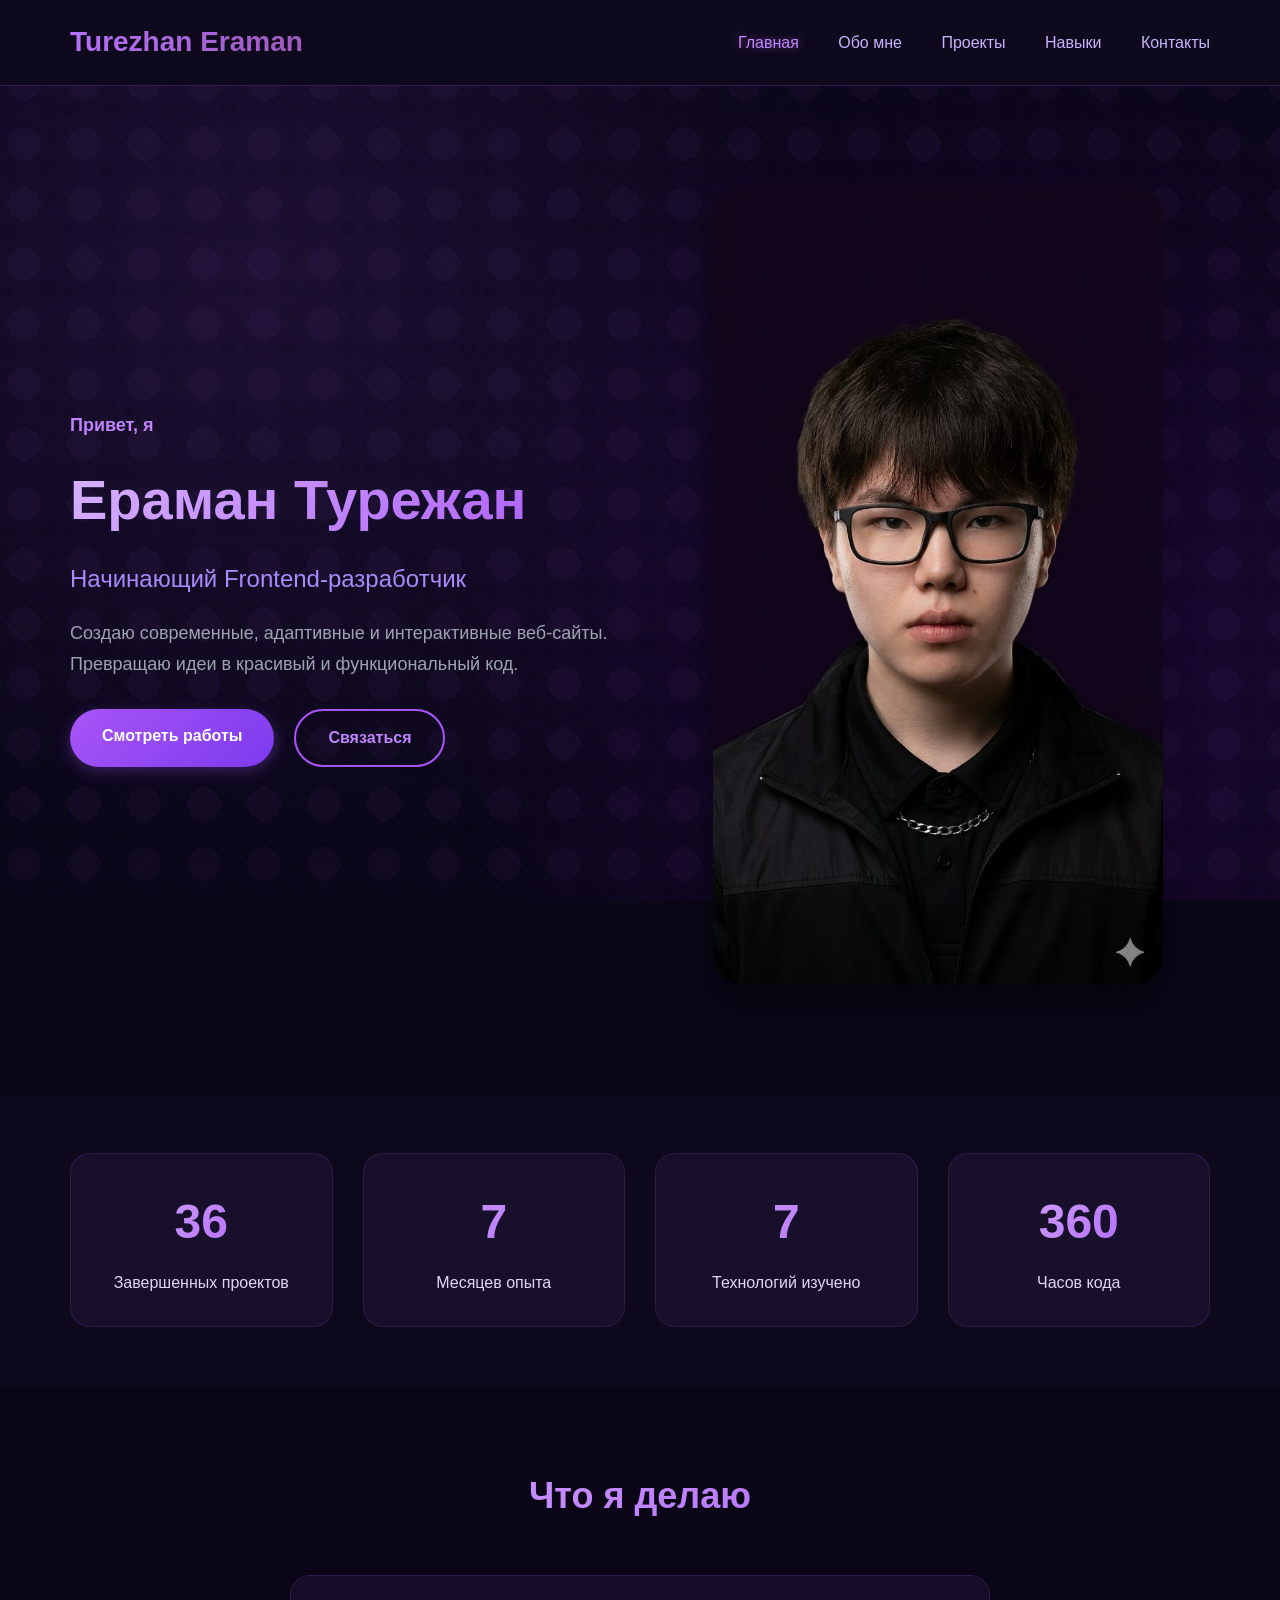
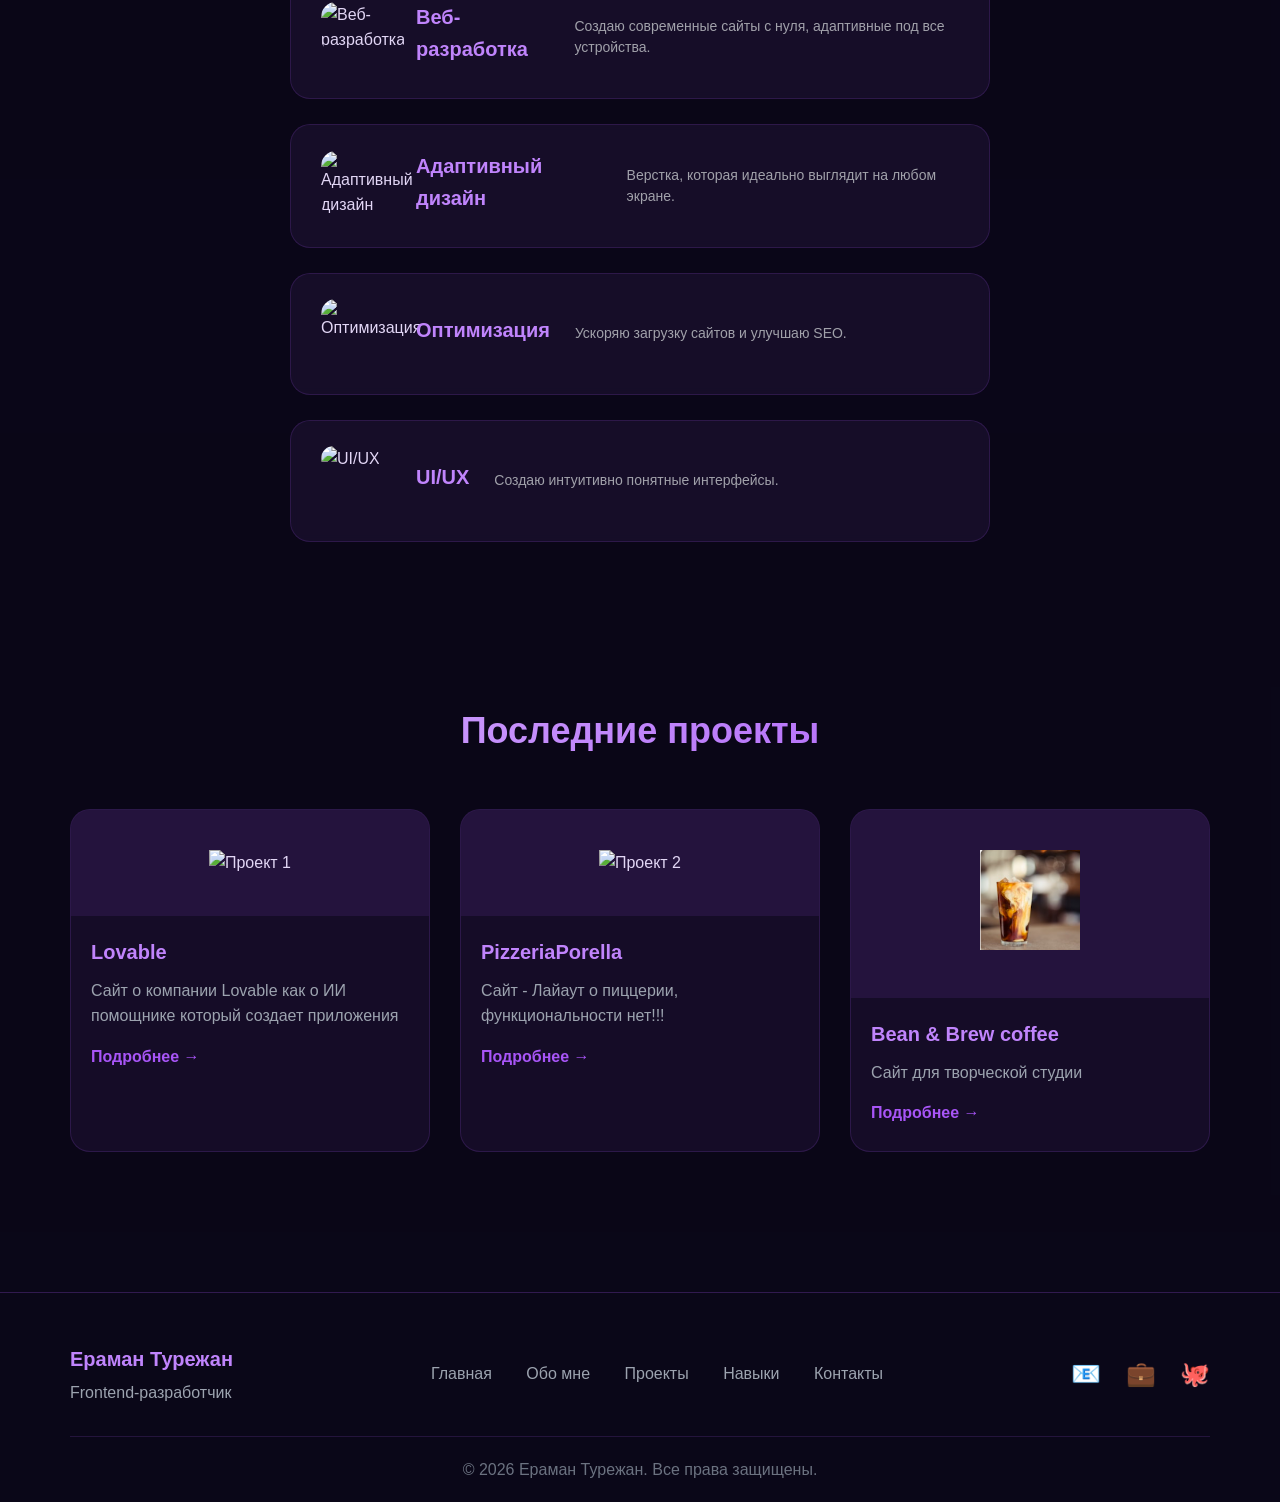
==== commit a7ffd7ac: "upd of index.html (1) поменял количество завершенных проектов месяцев опыта изученных технологий и ч" ====
--- a/index.html
+++ b/index.html
@@ -57,15 +57,15 @@
             <div class="container">
                 <div class="stats-grid">
                     <div class="stat-card">
-                        <div class="stat-number" data-count="5">0</div>
+                        <div class="stat-number" data-count="50">0</div>
                         <p>Завершенных проектов</p>
                     </div>
                     <div class="stat-card">
-                        <div class="stat-number" data-count="0">0</div>
+                        <div class="stat-number" data-count="10">0</div>
                         <p>Месяцев опыта</p>
                     </div>
                     <div class="stat-card">
-                        <div class="stat-number" data-count="5">0</div>
+                        <div class="stat-number" data-count="10">0</div>
                         <p>Технологий изучено</p>
                     </div>
                     <div class="stat-card">
